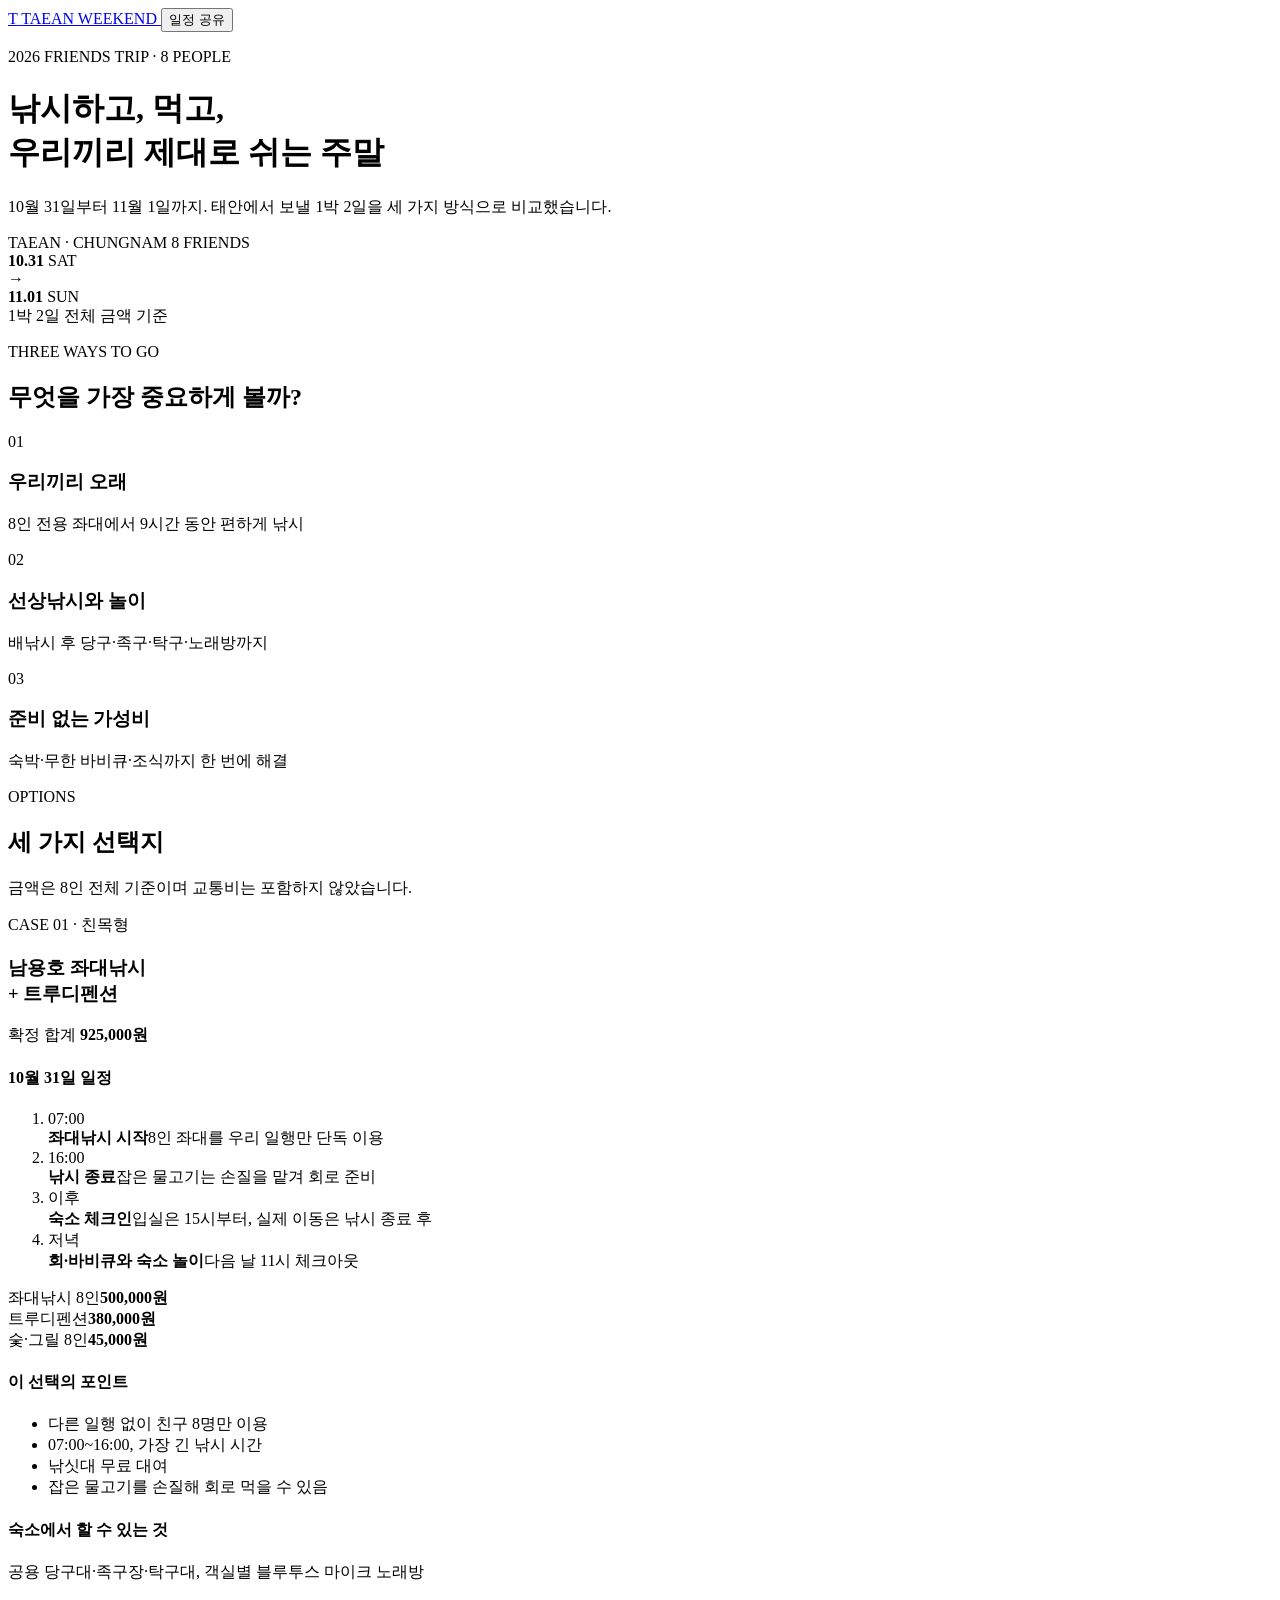
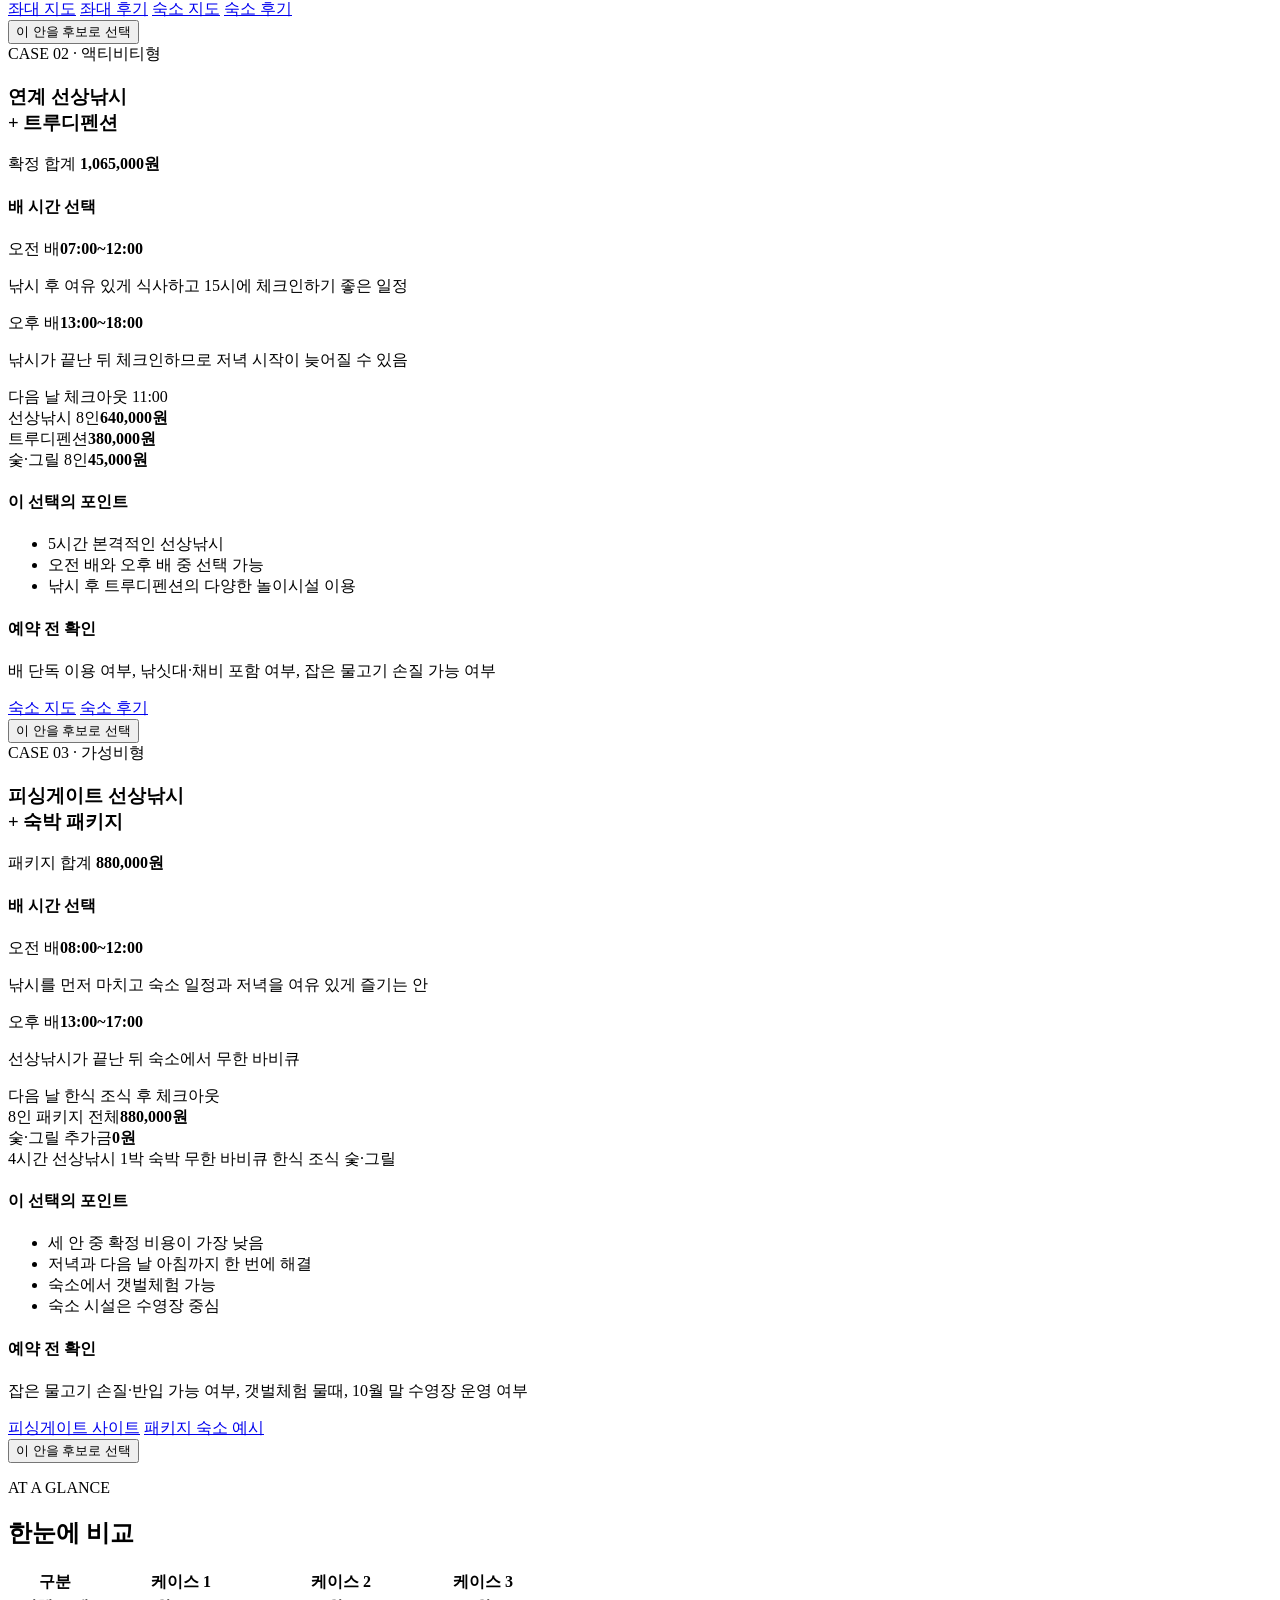
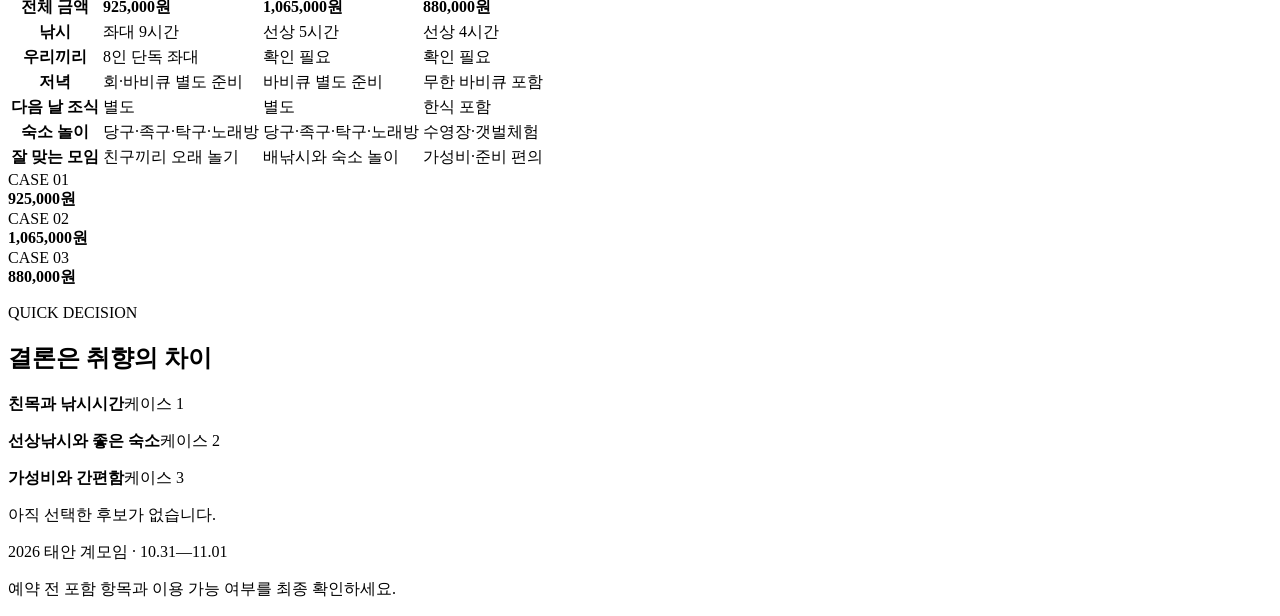
==== index.html @ dbfe2d68 "Add trip comparison page" ====
<!doctype html>
<html lang="ko">
  <head>
    <meta charset="UTF-8" />
    <meta name="viewport" content="width=device-width, initial-scale=1.0" />
    <meta
      name="description"
      content="2026년 10월 31일부터 11월 1일까지, 태안 8인 계모임 낚시·숙박 세 가지 일정 비교"
    />
    <meta name="theme-color" content="#082f49" />
    <title>2026 태안 계모임 | 낚시·숙박 일정 비교</title>
    <link rel="stylesheet" href="./styles.css" />
    <script src="./script.js" defer></script>
  </head>
  <body>
    <header class="hero" id="top">
      <nav class="nav shell" aria-label="페이지 메뉴">
        <a class="brand" href="#top" aria-label="태안 계모임 첫 화면">
          <span class="brand-mark" aria-hidden="true">T</span>
          <span>TAEAN WEEKEND</span>
        </a>
        <button class="share-button" id="shareButton" type="button">
          일정 공유
        </button>
      </nav>

      <div class="hero-content shell">
        <div class="hero-copy">
          <p class="eyebrow">2026 FRIENDS TRIP · 8 PEOPLE</p>
          <h1>낚시하고, 먹고,<br />우리끼리 제대로 쉬는 주말</h1>
          <p class="hero-description">
            10월 31일부터 11월 1일까지. 태안에서 보낼 1박 2일을
            세 가지 방식으로 비교했습니다.
          </p>
        </div>

        <div class="trip-ticket" aria-label="여행 기본 정보">
          <div class="ticket-head">
            <span>TAEAN · CHUNGNAM</span>
            <span class="ticket-code">8 FRIENDS</span>
          </div>
          <div class="ticket-date">
            <div>
              <strong>10.31</strong>
              <span>SAT</span>
            </div>
            <div class="ticket-arrow" aria-hidden="true">→</div>
            <div>
              <strong>11.01</strong>
              <span>SUN</span>
            </div>
          </div>
          <div class="ticket-foot">
            <span>1박 2일</span>
            <span>전체 금액 기준</span>
          </div>
        </div>
      </div>
    </header>

    <main>
      <section class="intro shell" aria-labelledby="introTitle">
        <div>
          <p class="section-kicker">THREE WAYS TO GO</p>
          <h2 id="introTitle">무엇을 가장 중요하게 볼까?</h2>
        </div>
        <div class="priority-grid">
          <article class="priority-card">
            <span class="priority-number">01</span>
            <h3>우리끼리 오래</h3>
            <p>8인 전용 좌대에서 9시간 동안 편하게 낚시</p>
          </article>
          <article class="priority-card">
            <span class="priority-number">02</span>
            <h3>선상낚시와 놀이</h3>
            <p>배낚시 후 당구·족구·탁구·노래방까지</p>
          </article>
          <article class="priority-card">
            <span class="priority-number">03</span>
            <h3>준비 없는 가성비</h3>
            <p>숙박·무한 바비큐·조식까지 한 번에 해결</p>
          </article>
        </div>
      </section>

      <section class="cases shell" aria-labelledby="casesTitle">
        <div class="section-heading">
          <div>
            <p class="section-kicker">OPTIONS</p>
            <h2 id="casesTitle">세 가지 선택지</h2>
          </div>
          <p>금액은 8인 전체 기준이며 교통비는 포함하지 않았습니다.</p>
        </div>

        <article class="case-card case-one" data-case="1">
          <div class="case-topline">
            <div>
              <span class="case-label">CASE 01 · 친목형</span>
              <h3>남용호 좌대낚시<br />+ 트루디펜션</h3>
            </div>
            <div class="case-price">
              <span>확정 합계</span>
              <strong>925,000원</strong>
            </div>
          </div>

          <div class="case-body">
            <div class="timeline-panel">
              <h4>10월 31일 일정</h4>
              <ol class="timeline">
                <li>
                  <time>07:00</time>
                  <div><strong>좌대낚시 시작</strong><span>8인 좌대를 우리 일행만 단독 이용</span></div>
                </li>
                <li>
                  <time>16:00</time>
                  <div><strong>낚시 종료</strong><span>잡은 물고기는 손질을 맡겨 회로 준비</span></div>
                </li>
                <li>
                  <time>이후</time>
                  <div><strong>숙소 체크인</strong><span>입실은 15시부터, 실제 이동은 낚시 종료 후</span></div>
                </li>
                <li>
                  <time>저녁</time>
                  <div><strong>회·바비큐와 숙소 놀이</strong><span>다음 날 11시 체크아웃</span></div>
                </li>
              </ol>
            </div>

            <div class="detail-panel">
              <div class="money-list" aria-label="케이스 1 비용 상세">
                <div><span>좌대낚시 8인</span><strong>500,000원</strong></div>
                <div><span>트루디펜션</span><strong>380,000원</strong></div>
                <div><span>숯·그릴 8인</span><strong>45,000원</strong></div>
              </div>

              <div class="feature-block">
                <h4>이 선택의 포인트</h4>
                <ul class="check-list">
                  <li>다른 일행 없이 친구 8명만 이용</li>
                  <li>07:00~16:00, 가장 긴 낚시 시간</li>
                  <li>낚싯대 무료 대여</li>
                  <li>잡은 물고기를 손질해 회로 먹을 수 있음</li>
                </ul>
              </div>

              <div class="feature-block muted-block">
                <h4>숙소에서 할 수 있는 것</h4>
                <p>공용 당구대·족구장·탁구대, 객실별 블루투스 마이크 노래방</p>
              </div>

              <div class="link-row">
                <a href="https://naver.me/5JqrFIJQ" target="_blank" rel="noreferrer">좌대 지도</a>
                <a href="https://m.blog.naver.com/deep_yellow_/224005748806" target="_blank" rel="noreferrer">좌대 후기</a>
                <a href="https://naver.me/5MvxcxNZ" target="_blank" rel="noreferrer">숙소 지도</a>
                <a href="https://m.blog.naver.com/sol_oy/224024696490" target="_blank" rel="noreferrer">숙소 후기</a>
              </div>
            </div>
          </div>

          <button class="pick-button" type="button" data-pick="1">이 안을 후보로 선택</button>
        </article>

        <article class="case-card case-two" data-case="2">
          <div class="case-topline">
            <div>
              <span class="case-label">CASE 02 · 액티비티형</span>
              <h3>연계 선상낚시<br />+ 트루디펜션</h3>
            </div>
            <div class="case-price">
              <span>확정 합계</span>
              <strong>1,065,000원</strong>
            </div>
          </div>

          <div class="case-body">
            <div class="timeline-panel schedule-options">
              <h4>배 시간 선택</h4>
              <div class="schedule-choice recommended">
                <div><span>오전 배</span><strong>07:00~12:00</strong></div>
                <p>낚시 후 여유 있게 식사하고 15시에 체크인하기 좋은 일정</p>
              </div>
              <div class="schedule-choice">
                <div><span>오후 배</span><strong>13:00~18:00</strong></div>
                <p>낚시가 끝난 뒤 체크인하므로 저녁 시작이 늦어질 수 있음</p>
              </div>
              <div class="mini-note">다음 날 체크아웃 11:00</div>
            </div>

            <div class="detail-panel">
              <div class="money-list" aria-label="케이스 2 비용 상세">
                <div><span>선상낚시 8인</span><strong>640,000원</strong></div>
                <div><span>트루디펜션</span><strong>380,000원</strong></div>
                <div><span>숯·그릴 8인</span><strong>45,000원</strong></div>
              </div>

              <div class="feature-block">
                <h4>이 선택의 포인트</h4>
                <ul class="check-list">
                  <li>5시간 본격적인 선상낚시</li>
                  <li>오전 배와 오후 배 중 선택 가능</li>
                  <li>낚시 후 트루디펜션의 다양한 놀이시설 이용</li>
                </ul>
              </div>

              <div class="feature-block muted-block">
                <h4>예약 전 확인</h4>
                <p>배 단독 이용 여부, 낚싯대·채비 포함 여부, 잡은 물고기 손질 가능 여부</p>
              </div>

              <div class="link-row">
                <a href="https://naver.me/5MvxcxNZ" target="_blank" rel="noreferrer">숙소 지도</a>
                <a href="https://m.blog.naver.com/sol_oy/224024696490" target="_blank" rel="noreferrer">숙소 후기</a>
              </div>
            </div>
          </div>

          <button class="pick-button" type="button" data-pick="2">이 안을 후보로 선택</button>
        </article>

        <article class="case-card case-three" data-case="3">
          <div class="case-topline">
            <div>
              <span class="case-label">CASE 03 · 가성비형</span>
              <h3>피싱게이트 선상낚시<br />+ 숙박 패키지</h3>
            </div>
            <div class="case-price">
              <span>패키지 합계</span>
              <strong>880,000원</strong>
            </div>
          </div>

          <div class="case-body">
            <div class="timeline-panel schedule-options">
              <h4>배 시간 선택</h4>
              <div class="schedule-choice recommended">
                <div><span>오전 배</span><strong>08:00~12:00</strong></div>
                <p>낚시를 먼저 마치고 숙소 일정과 저녁을 여유 있게 즐기는 안</p>
              </div>
              <div class="schedule-choice">
                <div><span>오후 배</span><strong>13:00~17:00</strong></div>
                <p>선상낚시가 끝난 뒤 숙소에서 무한 바비큐</p>
              </div>
              <div class="mini-note">다음 날 한식 조식 후 체크아웃</div>
            </div>

            <div class="detail-panel">
              <div class="money-list" aria-label="케이스 3 비용 상세">
                <div><span>8인 패키지 전체</span><strong>880,000원</strong></div>
                <div><span>숯·그릴 추가금</span><strong>0원</strong></div>
              </div>

              <div class="included-strip" aria-label="패키지 포함 사항">
                <span>4시간 선상낚시</span>
                <span>1박 숙박</span>
                <span>무한 바비큐</span>
                <span>한식 조식</span>
                <span>숯·그릴</span>
              </div>

              <div class="feature-block">
                <h4>이 선택의 포인트</h4>
                <ul class="check-list">
                  <li>세 안 중 확정 비용이 가장 낮음</li>
                  <li>저녁과 다음 날 아침까지 한 번에 해결</li>
                  <li>숙소에서 갯벌체험 가능</li>
                  <li>숙소 시설은 수영장 중심</li>
                </ul>
              </div>

              <div class="feature-block muted-block">
                <h4>예약 전 확인</h4>
                <p>잡은 물고기 손질·반입 가능 여부, 갯벌체험 물때, 10월 말 수영장 운영 여부</p>
              </div>

              <div class="link-row">
                <a href="https://naver.me/FuNTXCul" target="_blank" rel="noreferrer">피싱게이트 사이트</a>
                <a href="https://naver.me/5X980YUS" target="_blank" rel="noreferrer">패키지 숙소 예시</a>
              </div>
            </div>
          </div>

          <button class="pick-button" type="button" data-pick="3">이 안을 후보로 선택</button>
        </article>
      </section>

      <section class="comparison shell" aria-labelledby="compareTitle">
        <div class="section-heading">
          <div>
            <p class="section-kicker">AT A GLANCE</p>
            <h2 id="compareTitle">한눈에 비교</h2>
          </div>
        </div>

        <div class="comparison-table-wrap">
          <table>
            <thead>
              <tr>
                <th scope="col">구분</th>
                <th scope="col">케이스 1</th>
                <th scope="col">케이스 2</th>
                <th scope="col">케이스 3</th>
              </tr>
            </thead>
            <tbody>
              <tr>
                <th scope="row">전체 금액</th>
                <td><strong>925,000원</strong></td>
                <td><strong>1,065,000원</strong></td>
                <td class="best"><strong>880,000원</strong></td>
              </tr>
              <tr>
                <th scope="row">낚시</th>
                <td>좌대 9시간</td>
                <td>선상 5시간</td>
                <td>선상 4시간</td>
              </tr>
              <tr>
                <th scope="row">우리끼리</th>
                <td class="best">8인 단독 좌대</td>
                <td>확인 필요</td>
                <td>확인 필요</td>
              </tr>
              <tr>
                <th scope="row">저녁</th>
                <td>회·바비큐 별도 준비</td>
                <td>바비큐 별도 준비</td>
                <td class="best">무한 바비큐 포함</td>
              </tr>
              <tr>
                <th scope="row">다음 날 조식</th>
                <td>별도</td>
                <td>별도</td>
                <td class="best">한식 포함</td>
              </tr>
              <tr>
                <th scope="row">숙소 놀이</th>
                <td>당구·족구·탁구·노래방</td>
                <td>당구·족구·탁구·노래방</td>
                <td>수영장·갯벌체험</td>
              </tr>
              <tr>
                <th scope="row">잘 맞는 모임</th>
                <td>친구끼리 오래 놀기</td>
                <td>배낚시와 숙소 놀이</td>
                <td>가성비·준비 편의</td>
              </tr>
            </tbody>
          </table>
        </div>

        <div class="cost-bars" aria-label="케이스별 전체 금액 비교">
          <div class="cost-bar-row">
            <span>CASE 01</span>
            <div class="bar-track"><i style="--bar-width: 86.9%"></i></div>
            <strong>925,000원</strong>
          </div>
          <div class="cost-bar-row">
            <span>CASE 02</span>
            <div class="bar-track"><i style="--bar-width: 100%"></i></div>
            <strong>1,065,000원</strong>
          </div>
          <div class="cost-bar-row">
            <span>CASE 03</span>
            <div class="bar-track"><i style="--bar-width: 82.6%"></i></div>
            <strong>880,000원</strong>
          </div>
        </div>
      </section>

      <section class="decision shell" aria-labelledby="decisionTitle">
        <div class="decision-card">
          <div>
            <p class="section-kicker light">QUICK DECISION</p>
            <h2 id="decisionTitle">결론은 취향의 차이</h2>
          </div>
          <div class="decision-grid">
            <p><strong>친목과 낚시시간</strong><span>케이스 1</span></p>
            <p><strong>선상낚시와 좋은 숙소</strong><span>케이스 2</span></p>
            <p><strong>가성비와 간편함</strong><span>케이스 3</span></p>
          </div>
          <p class="selected-result" id="selectedResult" aria-live="polite">
            아직 선택한 후보가 없습니다.
          </p>
        </div>
      </section>
    </main>

    <footer>
      <div class="shell footer-inner">
        <p>2026 태안 계모임 · 10.31—11.01</p>
        <p>예약 전 포함 항목과 이용 가능 여부를 최종 확인하세요.</p>
      </div>
    </footer>

    <div class="toast" id="toast" role="status" aria-live="polite"></div>
  </body>
</html>
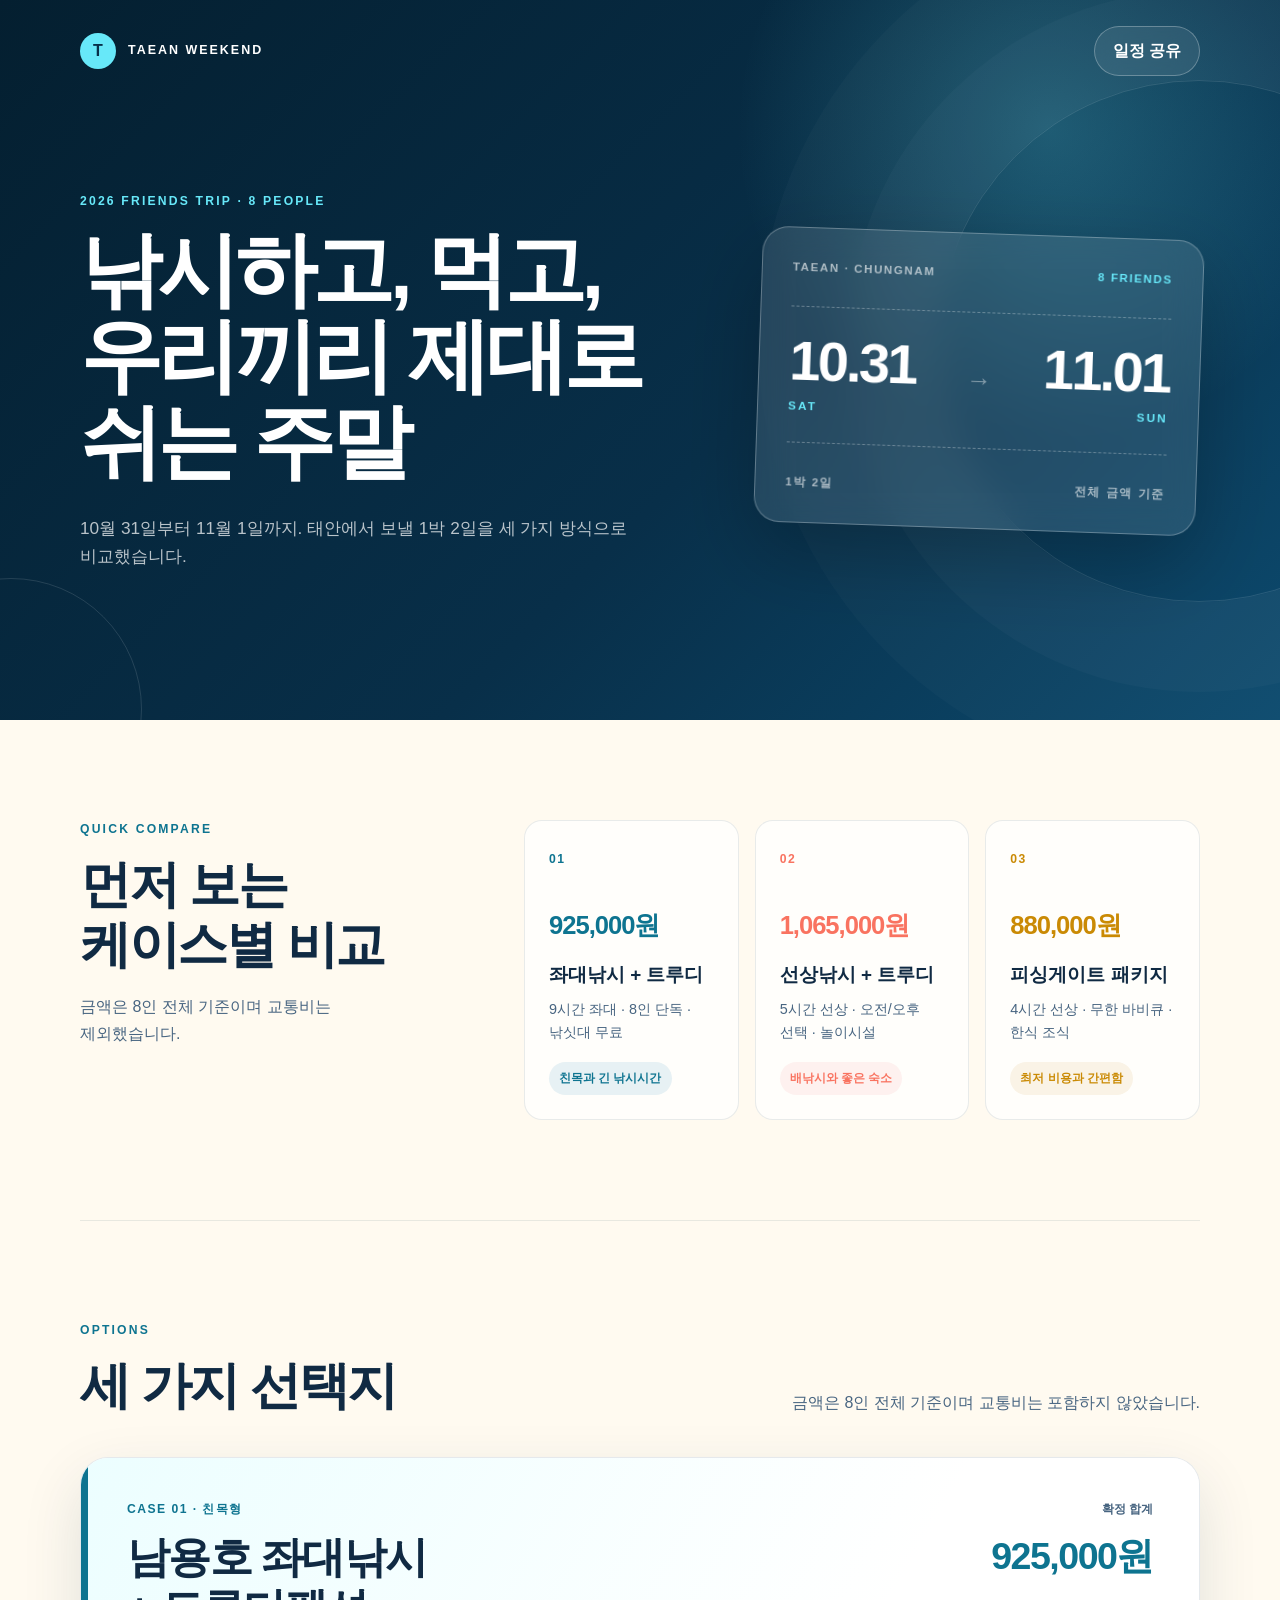
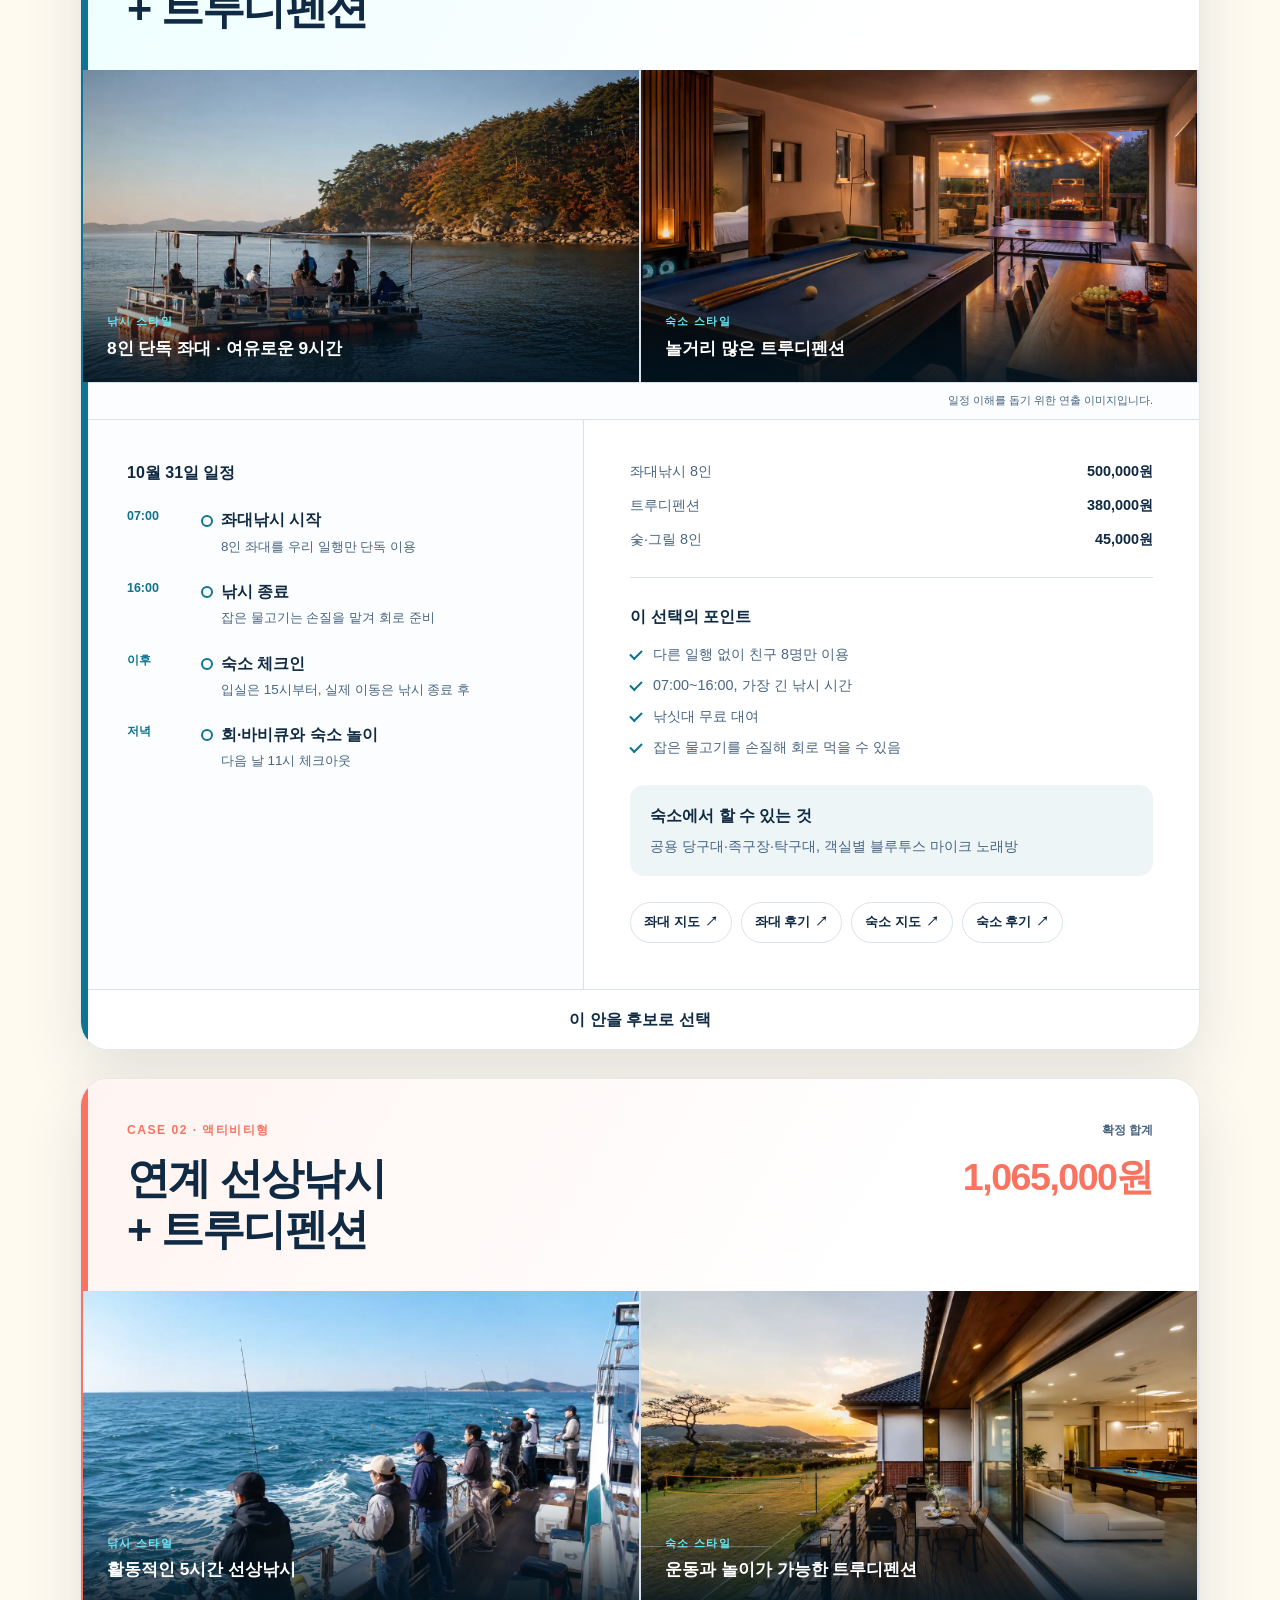
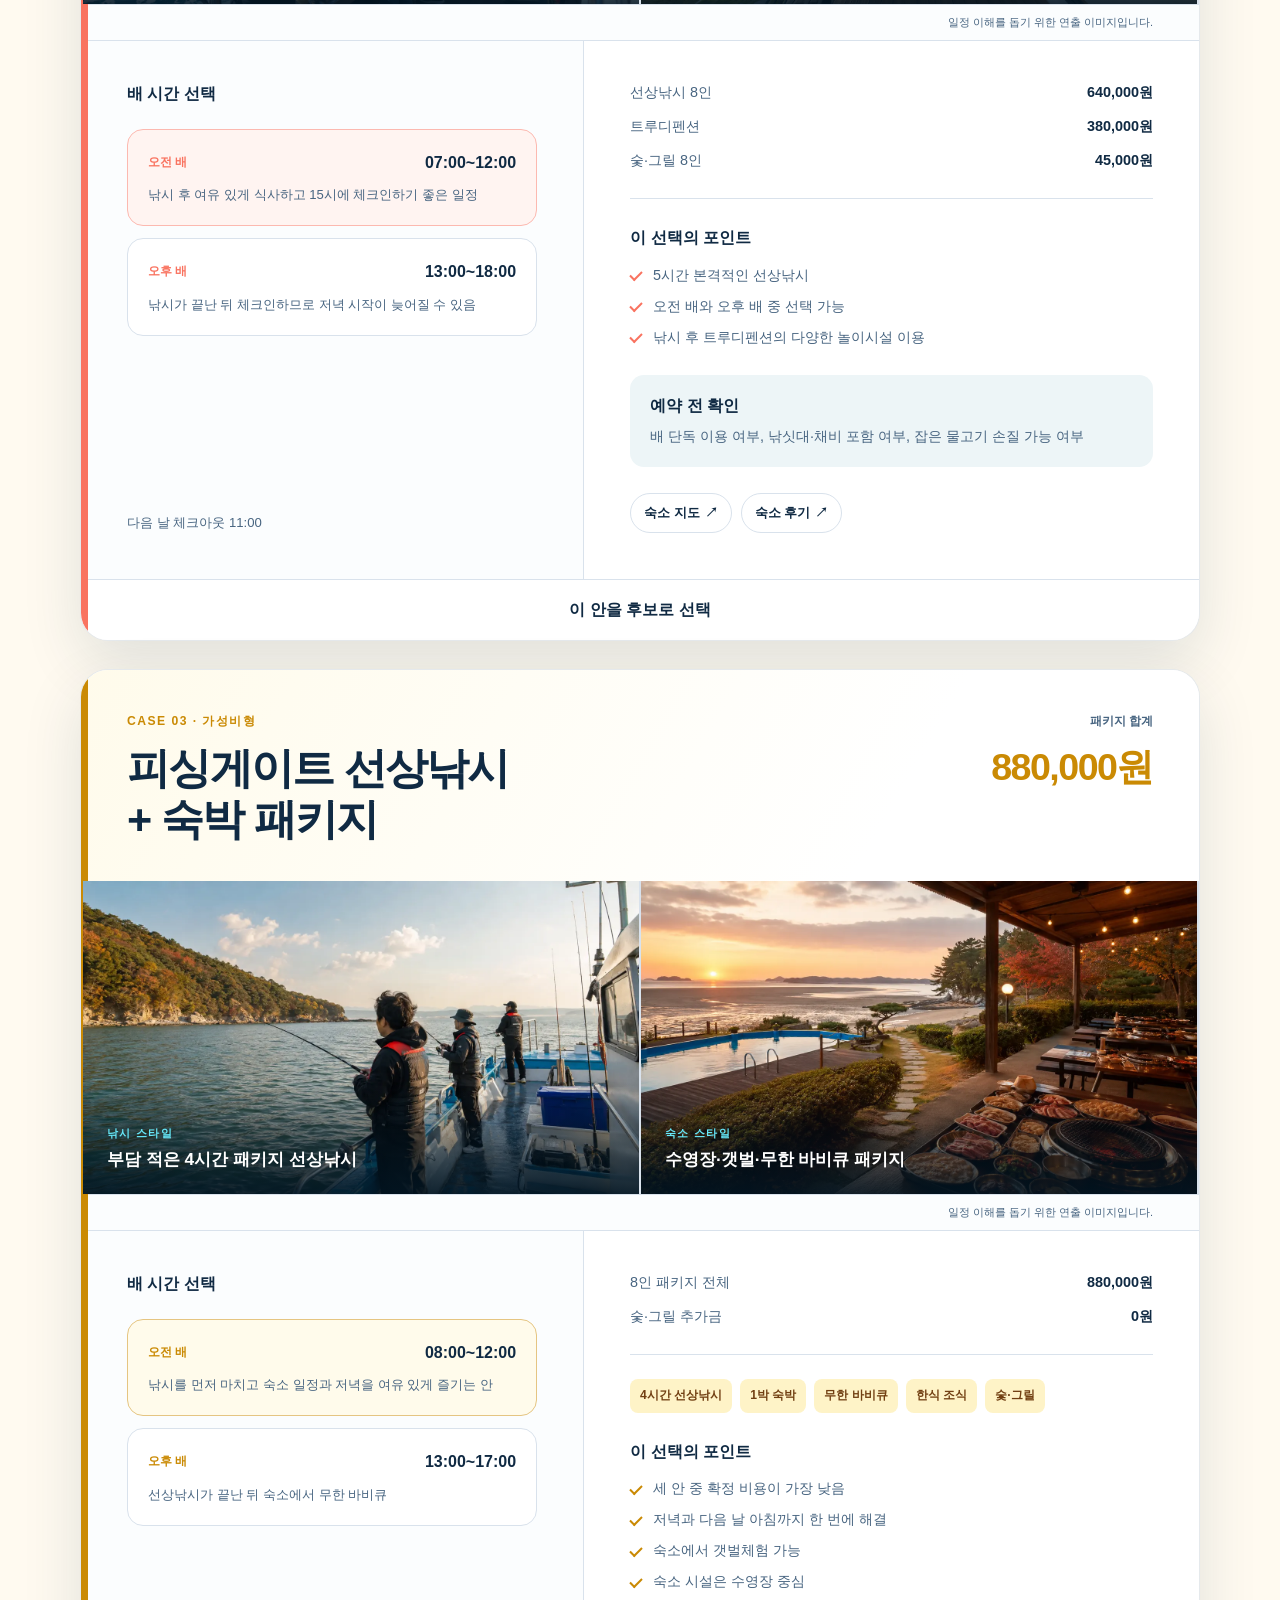
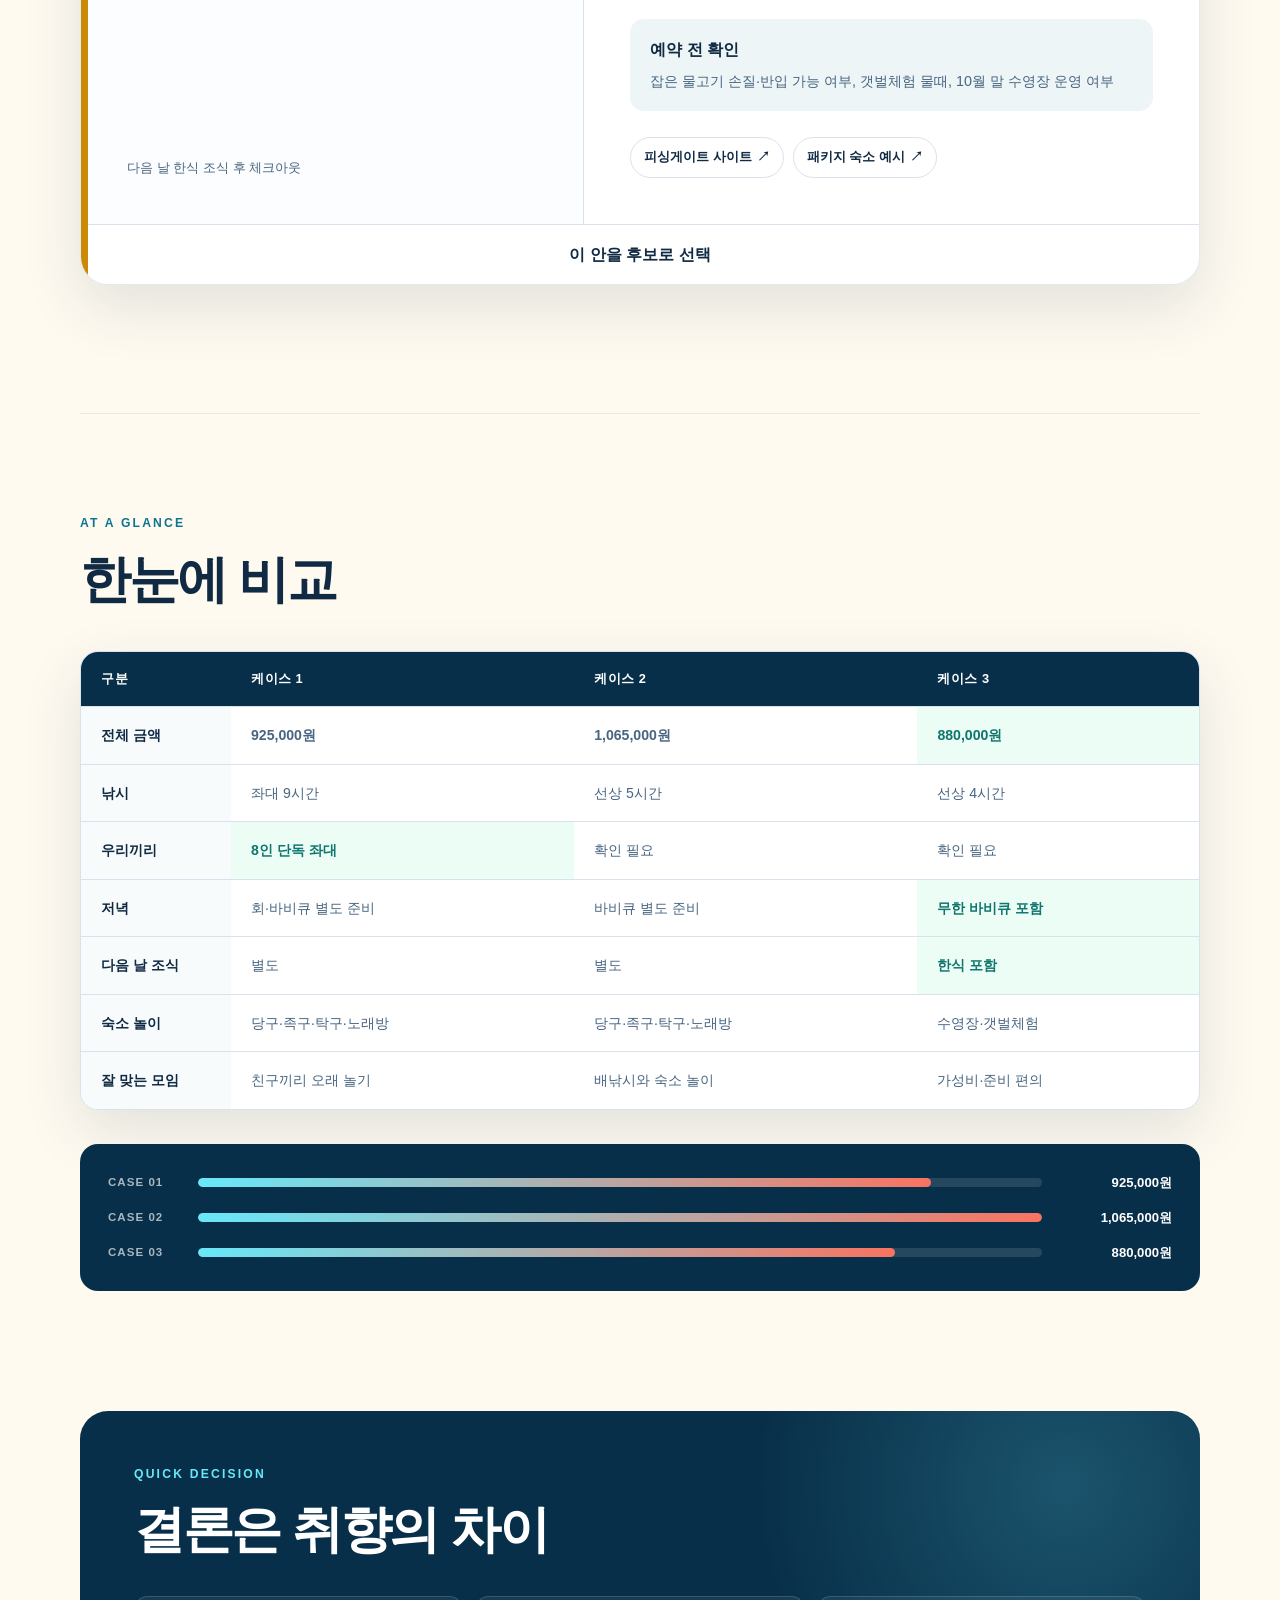
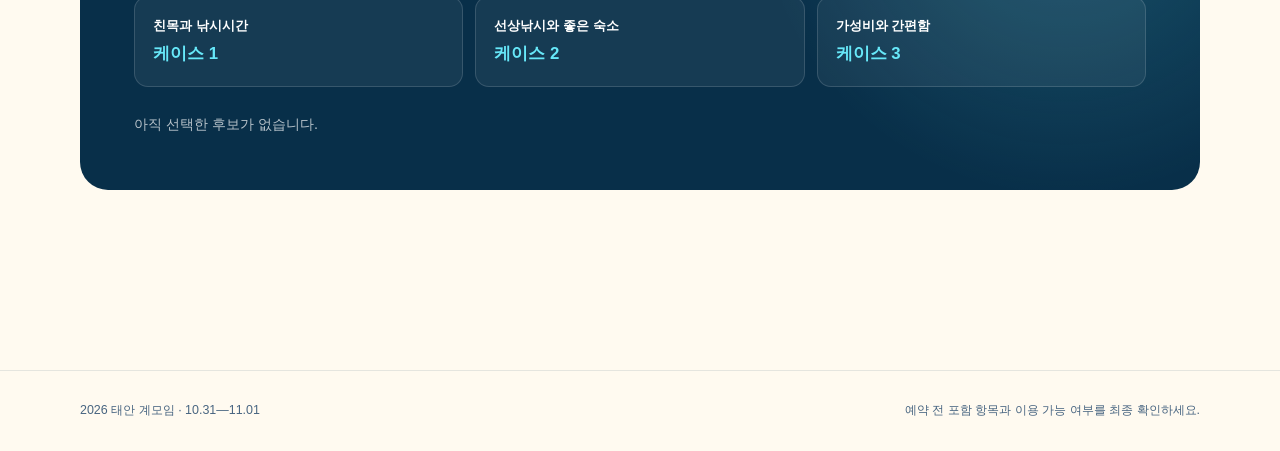
==== commit 04c047bc: "Add case imagery and top comparison" ====
--- a/index.html
+++ b/index.html
@@ -59,27 +59,34 @@
     </header>
 
     <main>
-      <section class="intro shell" aria-labelledby="introTitle">
+      <section class="intro top-comparison shell" aria-labelledby="introTitle">
         <div>
-          <p class="section-kicker">THREE WAYS TO GO</p>
-          <h2 id="introTitle">무엇을 가장 중요하게 볼까?</h2>
+          <p class="section-kicker">QUICK COMPARE</p>
+          <h2 id="introTitle">먼저 보는<br />케이스별 비교</h2>
+          <p class="top-comparison-note">금액은 8인 전체 기준이며 교통비는 제외했습니다.</p>
         </div>
         <div class="priority-grid">
-          <article class="priority-card">
+          <a class="priority-card priority-card-one" href="#case1">
             <span class="priority-number">01</span>
-            <h3>우리끼리 오래</h3>
-            <p>8인 전용 좌대에서 9시간 동안 편하게 낚시</p>
-          </article>
-          <article class="priority-card">
+            <strong class="priority-price">925,000원</strong>
+            <h3>좌대낚시 + 트루디</h3>
+            <p>9시간 좌대 · 8인 단독 · 낚싯대 무료</p>
+            <span class="priority-tag">친목과 긴 낚시시간</span>
+          </a>
+          <a class="priority-card priority-card-two" href="#case2">
             <span class="priority-number">02</span>
-            <h3>선상낚시와 놀이</h3>
-            <p>배낚시 후 당구·족구·탁구·노래방까지</p>
-          </article>
-          <article class="priority-card">
+            <strong class="priority-price">1,065,000원</strong>
+            <h3>선상낚시 + 트루디</h3>
+            <p>5시간 선상 · 오전/오후 선택 · 놀이시설</p>
+            <span class="priority-tag">배낚시와 좋은 숙소</span>
+          </a>
+          <a class="priority-card priority-card-three" href="#case3">
             <span class="priority-number">03</span>
-            <h3>준비 없는 가성비</h3>
-            <p>숙박·무한 바비큐·조식까지 한 번에 해결</p>
-          </article>
+            <strong class="priority-price">880,000원</strong>
+            <h3>피싱게이트 패키지</h3>
+            <p>4시간 선상 · 무한 바비큐 · 한식 조식</p>
+            <span class="priority-tag">최저 비용과 간편함</span>
+          </a>
         </div>
       </section>
 
@@ -92,7 +99,7 @@
           <p>금액은 8인 전체 기준이며 교통비는 포함하지 않았습니다.</p>
         </div>
 
-        <article class="case-card case-one" data-case="1">
+        <article class="case-card case-one" id="case1" data-case="1">
           <div class="case-topline">
             <div>
               <span class="case-label">CASE 01 · 친목형</span>
@@ -103,6 +110,18 @@
               <strong>925,000원</strong>
             </div>
           </div>
+
+          <div class="case-gallery" aria-label="케이스 1 분위기 이미지">
+            <figure>
+              <img src="./assets/images/case1-fishing.webp" alt="가을 바다 위 전용 좌대에서 친구들이 낚시하는 모습" loading="lazy" decoding="async" />
+              <figcaption><span>낚시 스타일</span><strong>8인 단독 좌대 · 여유로운 9시간</strong></figcaption>
+            </figure>
+            <figure>
+              <img src="./assets/images/case1-stay.webp" alt="당구대와 탁구대, 바비큐 공간이 있는 펜션의 따뜻한 실내" loading="lazy" decoding="async" />
+              <figcaption><span>숙소 스타일</span><strong>놀거리 많은 트루디펜션</strong></figcaption>
+            </figure>
+          </div>
+          <p class="image-note">일정 이해를 돕기 위한 연출 이미지입니다.</p>
 
           <div class="case-body">
             <div class="timeline-panel">
@@ -161,7 +180,7 @@
           <button class="pick-button" type="button" data-pick="1">이 안을 후보로 선택</button>
         </article>
 
-        <article class="case-card case-two" data-case="2">
+        <article class="case-card case-two" id="case2" data-case="2">
           <div class="case-topline">
             <div>
               <span class="case-label">CASE 02 · 액티비티형</span>
@@ -172,6 +191,18 @@
               <strong>1,065,000원</strong>
             </div>
           </div>
+
+          <div class="case-gallery" aria-label="케이스 2 분위기 이미지">
+            <figure>
+              <img src="./assets/images/case2-fishing.webp" alt="구명조끼를 입은 친구들이 바다 위 낚싯배에서 선상낚시하는 모습" loading="lazy" decoding="async" />
+              <figcaption><span>낚시 스타일</span><strong>활동적인 5시간 선상낚시</strong></figcaption>
+            </figure>
+            <figure>
+              <img src="./assets/images/case2-stay.webp" alt="족구장과 바비큐 테라스, 놀이공간이 마련된 펜션" loading="lazy" decoding="async" />
+              <figcaption><span>숙소 스타일</span><strong>운동과 놀이가 가능한 트루디펜션</strong></figcaption>
+            </figure>
+          </div>
+          <p class="image-note">일정 이해를 돕기 위한 연출 이미지입니다.</p>
 
           <div class="case-body">
             <div class="timeline-panel schedule-options">
@@ -218,7 +249,7 @@
           <button class="pick-button" type="button" data-pick="2">이 안을 후보로 선택</button>
         </article>
 
-        <article class="case-card case-three" data-case="3">
+        <article class="case-card case-three" id="case3" data-case="3">
           <div class="case-topline">
             <div>
               <span class="case-label">CASE 03 · 가성비형</span>
@@ -229,6 +260,18 @@
               <strong>880,000원</strong>
             </div>
           </div>
+
+          <div class="case-gallery" aria-label="케이스 3 분위기 이미지">
+            <figure>
+              <img src="./assets/images/case3-fishing.webp" alt="태안 해안 가까이에서 친구들이 편하게 반일 선상낚시하는 모습" loading="lazy" decoding="async" />
+              <figcaption><span>낚시 스타일</span><strong>부담 적은 4시간 패키지 선상낚시</strong></figcaption>
+            </figure>
+            <figure>
+              <img src="./assets/images/case3-stay.webp" alt="수영장과 갯벌 전망, 무한 바비큐 공간이 있는 해안 펜션" loading="lazy" decoding="async" />
+              <figcaption><span>숙소 스타일</span><strong>수영장·갯벌·무한 바비큐 패키지</strong></figcaption>
+            </figure>
+          </div>
+          <p class="image-note">일정 이해를 돕기 위한 연출 이미지입니다.</p>
 
           <div class="case-body">
             <div class="timeline-panel schedule-options">
@@ -395,4 +438,4 @@
 
     <div class="toast" id="toast" role="status" aria-live="polite"></div>
   </body>
-</html>
+</html>
--- a/styles.css
+++ b/styles.css
@@ -0,0 +1,1159 @@
+:root {
+  --ink: #102a43;
+  --ink-soft: #486581;
+  --navy: #082f49;
+  --navy-deep: #041f30;
+  --ocean: #0e7490;
+  --aqua: #67e8f9;
+  --coral: #f97360;
+  --sun: #fbbf24;
+  --cream: #fffaf0;
+  --paper: #ffffff;
+  --line: #d9e2ec;
+  --mist: #edf5f7;
+  --shadow: 0 22px 60px rgba(8, 47, 73, 0.12);
+  --radius-lg: 28px;
+  --radius-md: 18px;
+  --shell: min(1120px, calc(100% - 40px));
+}
+
+* {
+  box-sizing: border-box;
+}
+
+html {
+  scroll-behavior: smooth;
+}
+
+body {
+  margin: 0;
+  color: var(--ink);
+  background: var(--cream);
+  font-family: Pretendard, "Noto Sans KR", "Apple SD Gothic Neo", "Malgun Gothic", sans-serif;
+  line-height: 1.6;
+  word-break: keep-all;
+}
+
+button,
+a {
+  -webkit-tap-highlight-color: transparent;
+}
+
+a {
+  color: inherit;
+}
+
+button {
+  font: inherit;
+}
+
+.shell {
+  width: var(--shell);
+  margin-inline: auto;
+}
+
+.hero {
+  position: relative;
+  overflow: hidden;
+  min-height: 720px;
+  color: white;
+  background:
+    radial-gradient(circle at 82% 18%, rgba(103, 232, 249, 0.24), transparent 26%),
+    linear-gradient(135deg, var(--navy-deep), var(--navy) 58%, #0c4a6e);
+}
+
+.hero::before,
+.hero::after {
+  position: absolute;
+  content: "";
+  border-radius: 50%;
+  border: 1px solid rgba(255, 255, 255, 0.12);
+}
+
+.hero::before {
+  width: 520px;
+  height: 520px;
+  top: 80px;
+  right: -180px;
+  box-shadow: 0 0 0 90px rgba(255, 255, 255, 0.025), 0 0 0 180px rgba(255, 255, 255, 0.018);
+}
+
+.hero::after {
+  width: 260px;
+  height: 260px;
+  left: -120px;
+  bottom: -120px;
+}
+
+.nav {
+  position: relative;
+  z-index: 2;
+  display: flex;
+  align-items: center;
+  justify-content: space-between;
+  padding-block: 26px;
+}
+
+.brand {
+  display: inline-flex;
+  align-items: center;
+  gap: 12px;
+  color: white;
+  text-decoration: none;
+  font-size: 0.78rem;
+  font-weight: 800;
+  letter-spacing: 0.16em;
+}
+
+.brand-mark {
+  display: grid;
+  width: 36px;
+  height: 36px;
+  place-items: center;
+  border-radius: 50%;
+  color: var(--navy);
+  background: var(--aqua);
+  font-size: 1rem;
+  letter-spacing: 0;
+}
+
+.share-button {
+  padding: 11px 18px;
+  border: 1px solid rgba(255, 255, 255, 0.28);
+  border-radius: 999px;
+  color: white;
+  background: rgba(255, 255, 255, 0.08);
+  backdrop-filter: blur(12px);
+  cursor: pointer;
+  font-weight: 700;
+  transition: background 160ms ease, transform 160ms ease;
+}
+
+.share-button:hover {
+  background: rgba(255, 255, 255, 0.16);
+  transform: translateY(-1px);
+}
+
+.hero-content {
+  position: relative;
+  z-index: 1;
+  display: grid;
+  grid-template-columns: minmax(0, 1.15fr) minmax(340px, 0.85fr);
+  gap: 80px;
+  align-items: center;
+  padding-block: 90px 120px;
+}
+
+.eyebrow,
+.section-kicker {
+  margin: 0 0 16px;
+  color: var(--ocean);
+  font-size: 0.76rem;
+  font-weight: 900;
+  letter-spacing: 0.18em;
+}
+
+.eyebrow {
+  color: var(--aqua);
+}
+
+.hero h1 {
+  max-width: 700px;
+  margin: 0;
+  font-size: clamp(2.8rem, 6.4vw, 5.6rem);
+  line-height: 1.05;
+  letter-spacing: -0.055em;
+}
+
+.hero-description {
+  max-width: 580px;
+  margin: 30px 0 0;
+  color: rgba(255, 255, 255, 0.72);
+  font-size: 1.08rem;
+}
+
+.trip-ticket {
+  padding: 30px;
+  border: 1px solid rgba(255, 255, 255, 0.28);
+  border-radius: 26px;
+  background: rgba(255, 255, 255, 0.1);
+  backdrop-filter: blur(18px);
+  box-shadow: 0 30px 80px rgba(0, 0, 0, 0.24);
+  transform: rotate(2deg);
+}
+
+.ticket-head,
+.ticket-foot {
+  display: flex;
+  justify-content: space-between;
+  color: rgba(255, 255, 255, 0.62);
+  font-size: 0.72rem;
+  font-weight: 800;
+  letter-spacing: 0.14em;
+}
+
+.ticket-code {
+  color: var(--aqua);
+}
+
+.ticket-date {
+  display: grid;
+  grid-template-columns: 1fr auto 1fr;
+  gap: 20px;
+  align-items: center;
+  margin-block: 30px;
+  padding-block: 26px;
+  border-top: 1px dashed rgba(255, 255, 255, 0.3);
+  border-bottom: 1px dashed rgba(255, 255, 255, 0.3);
+}
+
+.ticket-date div:not(.ticket-arrow) {
+  display: flex;
+  flex-direction: column;
+}
+
+.ticket-date div:last-child {
+  align-items: flex-end;
+}
+
+.ticket-date strong {
+  font-size: clamp(2.2rem, 5vw, 3.5rem);
+  line-height: 1;
+  letter-spacing: -0.05em;
+}
+
+.ticket-date span {
+  margin-top: 8px;
+  color: var(--aqua);
+  font-size: 0.74rem;
+  font-weight: 900;
+  letter-spacing: 0.18em;
+}
+
+.ticket-arrow {
+  color: rgba(255, 255, 255, 0.42);
+  font-size: 1.6rem;
+}
+
+main {
+  overflow: hidden;
+}
+
+.intro,
+.cases,
+.comparison,
+.decision {
+  padding-block: 100px;
+}
+
+.intro {
+  display: grid;
+  grid-template-columns: 0.7fr 1.3fr;
+  gap: 80px;
+  align-items: start;
+}
+
+.top-comparison-note {
+  max-width: 310px;
+  margin: 20px 0 0;
+  color: var(--ink-soft);
+  line-height: 1.65;
+}
+
+h2 {
+  margin: 0;
+  font-size: clamp(2.1rem, 4vw, 3.6rem);
+  line-height: 1.16;
+  letter-spacing: -0.045em;
+}
+
+.priority-grid {
+  display: grid;
+  grid-template-columns: repeat(3, 1fr);
+  gap: 16px;
+}
+
+.priority-card {
+  position: relative;
+  display: block;
+  min-height: 230px;
+  padding: 24px;
+  border: 1px solid rgba(8, 47, 73, 0.09);
+  border-radius: var(--radius-md);
+  background: rgba(255, 255, 255, 0.7);
+  color: var(--ink);
+  text-decoration: none;
+  transition: transform 180ms ease, box-shadow 180ms ease, border-color 180ms ease;
+}
+
+.priority-card:hover {
+  border-color: var(--priority-accent, var(--ocean));
+  box-shadow: 0 16px 32px rgba(8, 47, 73, 0.1);
+  transform: translateY(-4px);
+}
+
+.priority-card-one {
+  --priority-accent: #0e7490;
+}
+
+.priority-card-two {
+  --priority-accent: #f97360;
+}
+
+.priority-card-three {
+  --priority-accent: #ca8a04;
+}
+
+.priority-number {
+  color: var(--priority-accent, var(--coral));
+  font-size: 0.76rem;
+  font-weight: 900;
+  letter-spacing: 0.12em;
+}
+
+.priority-price {
+  display: block;
+  margin-top: 34px;
+  color: var(--priority-accent, var(--ocean));
+  font-size: clamp(1.35rem, 2vw, 1.75rem);
+  letter-spacing: -0.04em;
+}
+
+.priority-card h3 {
+  margin: 14px 0 8px;
+  font-size: 1.18rem;
+}
+
+.priority-card p {
+  margin: 0;
+  color: var(--ink-soft);
+  font-size: 0.9rem;
+}
+
+.priority-tag {
+  display: inline-flex;
+  margin-top: 18px;
+  padding: 7px 10px;
+  border-radius: 999px;
+  color: var(--priority-accent, var(--ocean));
+  background: color-mix(in srgb, var(--priority-accent, var(--ocean)) 10%, white);
+  font-size: 0.73rem;
+  font-weight: 900;
+}
+
+.cases {
+  border-top: 1px solid rgba(8, 47, 73, 0.09);
+}
+
+.section-heading {
+  display: flex;
+  align-items: end;
+  justify-content: space-between;
+  gap: 40px;
+  margin-bottom: 42px;
+}
+
+.section-heading > p {
+  max-width: 430px;
+  margin: 0;
+  color: var(--ink-soft);
+  text-align: right;
+}
+
+.case-card {
+  position: relative;
+  scroll-margin-top: 24px;
+  margin-bottom: 28px;
+  overflow: hidden;
+  border: 1px solid rgba(8, 47, 73, 0.1);
+  border-radius: var(--radius-lg);
+  background: var(--paper);
+  box-shadow: var(--shadow);
+}
+
+.case-card::before {
+  position: absolute;
+  top: 0;
+  bottom: 0;
+  left: 0;
+  width: 7px;
+  content: "";
+  background: var(--case-accent, var(--ocean));
+}
+
+.case-one {
+  --case-accent: #0e7490;
+  --case-wash: #ecfeff;
+}
+
+.case-two {
+  --case-accent: #f97360;
+  --case-wash: #fff4f1;
+}
+
+.case-three {
+  --case-accent: #ca8a04;
+  --case-wash: #fffbeb;
+}
+
+.case-card.is-picked {
+  outline: 3px solid var(--case-accent);
+  outline-offset: 4px;
+}
+
+.case-topline {
+  display: flex;
+  align-items: start;
+  justify-content: space-between;
+  gap: 32px;
+  padding: 42px 46px 36px;
+  background: linear-gradient(120deg, var(--case-wash), white 72%);
+}
+
+.case-label {
+  display: block;
+  margin-bottom: 12px;
+  color: var(--case-accent);
+  font-size: 0.76rem;
+  font-weight: 900;
+  letter-spacing: 0.12em;
+}
+
+.case-topline h3 {
+  margin: 0;
+  font-size: clamp(1.7rem, 4vw, 2.7rem);
+  line-height: 1.18;
+  letter-spacing: -0.04em;
+}
+
+.case-price {
+  flex: 0 0 auto;
+  text-align: right;
+}
+
+.case-price span {
+  display: block;
+  margin-bottom: 6px;
+  color: var(--ink-soft);
+  font-size: 0.76rem;
+  font-weight: 700;
+}
+
+.case-price strong {
+  color: var(--case-accent);
+  font-size: clamp(1.55rem, 3vw, 2.35rem);
+  letter-spacing: -0.04em;
+}
+
+.case-gallery {
+  display: grid;
+  grid-template-columns: repeat(2, minmax(0, 1fr));
+  gap: 2px;
+  padding: 0 2px;
+  background: var(--line);
+}
+
+.case-gallery figure {
+  position: relative;
+  min-width: 0;
+  margin: 0;
+  overflow: hidden;
+  background: var(--navy);
+}
+
+.case-gallery img {
+  display: block;
+  width: 100%;
+  aspect-ratio: 16 / 9;
+  object-fit: cover;
+  transition: transform 500ms ease;
+}
+
+.case-gallery figure:hover img {
+  transform: scale(1.025);
+}
+
+.case-gallery figcaption {
+  position: absolute;
+  right: 0;
+  bottom: 0;
+  left: 0;
+  display: grid;
+  gap: 4px;
+  padding: 42px 24px 20px;
+  color: white;
+  background: linear-gradient(transparent, rgba(2, 21, 34, 0.88));
+}
+
+.case-gallery figcaption span {
+  color: var(--aqua);
+  font-size: 0.68rem;
+  font-weight: 900;
+  letter-spacing: 0.12em;
+}
+
+.case-gallery figcaption strong {
+  font-size: clamp(0.88rem, 1.6vw, 1.08rem);
+}
+
+.image-note {
+  margin: 0;
+  padding: 9px 46px;
+  border-top: 1px solid var(--line);
+  color: var(--ink-soft);
+  background: #fbfdfe;
+  font-size: 0.68rem;
+  text-align: right;
+}
+
+.case-body {
+  display: grid;
+  grid-template-columns: 0.9fr 1.1fr;
+  border-top: 1px solid var(--line);
+}
+
+.timeline-panel,
+.detail-panel {
+  padding: 40px 46px 46px;
+}
+
+.timeline-panel {
+  border-right: 1px solid var(--line);
+  background: #fbfdfe;
+}
+
+.timeline-panel h4,
+.feature-block h4 {
+  margin: 0 0 22px;
+  font-size: 1rem;
+}
+
+.timeline {
+  display: grid;
+  gap: 22px;
+  margin: 0;
+  padding: 0;
+  list-style: none;
+}
+
+.timeline li {
+  display: grid;
+  grid-template-columns: 58px 1fr;
+  gap: 16px;
+  align-items: start;
+}
+
+.timeline time {
+  color: var(--case-accent);
+  font-size: 0.78rem;
+  font-weight: 900;
+}
+
+.timeline li > div {
+  position: relative;
+  padding-left: 20px;
+}
+
+.timeline li > div::before {
+  position: absolute;
+  top: 0.45rem;
+  left: 0;
+  width: 8px;
+  height: 8px;
+  border: 2px solid var(--case-accent);
+  border-radius: 50%;
+  content: "";
+  background: white;
+}
+
+.timeline strong,
+.timeline span {
+  display: block;
+}
+
+.timeline strong {
+  font-size: 0.98rem;
+}
+
+.timeline span {
+  margin-top: 3px;
+  color: var(--ink-soft);
+  font-size: 0.84rem;
+}
+
+.money-list {
+  display: grid;
+  gap: 11px;
+  padding-bottom: 26px;
+  border-bottom: 1px solid var(--line);
+}
+
+.money-list div {
+  display: flex;
+  justify-content: space-between;
+  gap: 24px;
+  font-size: 0.9rem;
+}
+
+.money-list span {
+  color: var(--ink-soft);
+}
+
+.feature-block {
+  margin-top: 26px;
+}
+
+.feature-block h4 {
+  margin-bottom: 13px;
+}
+
+.feature-block p {
+  margin: 0;
+  color: var(--ink-soft);
+  font-size: 0.9rem;
+}
+
+.muted-block {
+  padding: 18px 20px;
+  border-radius: 14px;
+  background: var(--mist);
+}
+
+.muted-block h4 {
+  margin-bottom: 7px;
+}
+
+.check-list {
+  display: grid;
+  gap: 8px;
+  margin: 0;
+  padding: 0;
+  list-style: none;
+}
+
+.check-list li {
+  position: relative;
+  padding-left: 23px;
+  color: var(--ink-soft);
+  font-size: 0.9rem;
+}
+
+.check-list li::before {
+  position: absolute;
+  top: 0.53em;
+  left: 0;
+  width: 10px;
+  height: 5px;
+  border-bottom: 2px solid var(--case-accent);
+  border-left: 2px solid var(--case-accent);
+  content: "";
+  transform: rotate(-45deg);
+}
+
+.link-row {
+  display: flex;
+  flex-wrap: wrap;
+  gap: 9px;
+  margin-top: 26px;
+}
+
+.link-row a {
+  padding: 9px 13px;
+  border: 1px solid var(--line);
+  border-radius: 999px;
+  color: var(--ink);
+  background: white;
+  text-decoration: none;
+  font-size: 0.8rem;
+  font-weight: 800;
+  transition: border-color 160ms ease, color 160ms ease, transform 160ms ease;
+}
+
+.link-row a::after {
+  margin-left: 5px;
+  content: "↗";
+}
+
+.link-row a:hover {
+  border-color: var(--case-accent);
+  color: var(--case-accent);
+  transform: translateY(-1px);
+}
+
+.pick-button {
+  width: 100%;
+  padding: 17px 24px;
+  border: 0;
+  border-top: 1px solid var(--line);
+  color: var(--ink);
+  background: white;
+  cursor: pointer;
+  font-weight: 900;
+  transition: color 160ms ease, background 160ms ease;
+}
+
+.pick-button:hover,
+.is-picked .pick-button {
+  color: white;
+  background: var(--case-accent);
+}
+
+.schedule-options {
+  display: flex;
+  flex-direction: column;
+}
+
+.schedule-choice {
+  padding: 20px;
+  border: 1px solid var(--line);
+  border-radius: 16px;
+  background: white;
+}
+
+.schedule-choice + .schedule-choice {
+  margin-top: 12px;
+}
+
+.schedule-choice.recommended {
+  border-color: color-mix(in srgb, var(--case-accent) 50%, white);
+  background: var(--case-wash);
+}
+
+.schedule-choice div {
+  display: flex;
+  align-items: center;
+  justify-content: space-between;
+  gap: 18px;
+}
+
+.schedule-choice span {
+  color: var(--case-accent);
+  font-size: 0.76rem;
+  font-weight: 900;
+}
+
+.schedule-choice strong {
+  font-size: 1rem;
+}
+
+.schedule-choice p {
+  margin: 9px 0 0;
+  color: var(--ink-soft);
+  font-size: 0.82rem;
+}
+
+.mini-note {
+  margin-top: auto;
+  padding-top: 20px;
+  color: var(--ink-soft);
+  font-size: 0.82rem;
+}
+
+.included-strip {
+  display: flex;
+  flex-wrap: wrap;
+  gap: 8px;
+  margin-top: 24px;
+}
+
+.included-strip span {
+  padding: 7px 10px;
+  border-radius: 8px;
+  color: #713f12;
+  background: #fef3c7;
+  font-size: 0.76rem;
+  font-weight: 800;
+}
+
+.comparison {
+  border-top: 1px solid rgba(8, 47, 73, 0.09);
+}
+
+.comparison-table-wrap {
+  overflow-x: auto;
+  border: 1px solid var(--line);
+  border-radius: var(--radius-md);
+  background: white;
+  box-shadow: var(--shadow);
+}
+
+table {
+  width: 100%;
+  min-width: 760px;
+  border-collapse: collapse;
+  text-align: left;
+}
+
+th,
+td {
+  padding: 17px 20px;
+  border-bottom: 1px solid var(--line);
+  font-size: 0.88rem;
+}
+
+thead th {
+  color: white;
+  background: var(--navy);
+  font-size: 0.8rem;
+  letter-spacing: 0.04em;
+}
+
+tbody th {
+  width: 150px;
+  color: var(--ink);
+  background: #f8fbfc;
+}
+
+tbody td {
+  color: var(--ink-soft);
+}
+
+tbody tr:last-child th,
+tbody tr:last-child td {
+  border-bottom: 0;
+}
+
+td.best {
+  color: #0f766e;
+  background: #ecfdf5;
+  font-weight: 800;
+}
+
+.cost-bars {
+  display: grid;
+  gap: 14px;
+  margin-top: 34px;
+  padding: 28px;
+  border-radius: var(--radius-md);
+  background: var(--navy);
+}
+
+.cost-bar-row {
+  display: grid;
+  grid-template-columns: 72px 1fr 112px;
+  gap: 18px;
+  align-items: center;
+  color: white;
+}
+
+.cost-bar-row > span {
+  color: rgba(255, 255, 255, 0.65);
+  font-size: 0.72rem;
+  font-weight: 900;
+  letter-spacing: 0.09em;
+}
+
+.cost-bar-row strong {
+  font-size: 0.82rem;
+  text-align: right;
+}
+
+.bar-track {
+  height: 9px;
+  overflow: hidden;
+  border-radius: 999px;
+  background: rgba(255, 255, 255, 0.12);
+}
+
+.bar-track i {
+  display: block;
+  width: var(--bar-width);
+  height: 100%;
+  border-radius: inherit;
+  background: linear-gradient(90deg, var(--aqua), var(--coral));
+}
+
+.decision {
+  padding-top: 20px;
+}
+
+.decision-card {
+  padding: 54px;
+  border-radius: var(--radius-lg);
+  color: white;
+  background:
+    radial-gradient(circle at 88% 20%, rgba(103, 232, 249, 0.2), transparent 30%),
+    var(--navy);
+}
+
+.section-kicker.light {
+  color: var(--aqua);
+}
+
+.decision-grid {
+  display: grid;
+  grid-template-columns: repeat(3, 1fr);
+  gap: 12px;
+  margin-top: 36px;
+}
+
+.decision-grid p {
+  display: flex;
+  flex-direction: column;
+  gap: 5px;
+  margin: 0;
+  padding: 18px;
+  border: 1px solid rgba(255, 255, 255, 0.14);
+  border-radius: 14px;
+  background: rgba(255, 255, 255, 0.06);
+}
+
+.decision-grid strong {
+  font-size: 0.84rem;
+}
+
+.decision-grid span {
+  color: var(--aqua);
+  font-size: 1.05rem;
+  font-weight: 900;
+}
+
+.selected-result {
+  margin: 26px 0 0;
+  color: rgba(255, 255, 255, 0.7);
+  font-size: 0.9rem;
+}
+
+footer {
+  margin-top: 80px;
+  border-top: 1px solid rgba(8, 47, 73, 0.1);
+}
+
+.footer-inner {
+  display: flex;
+  justify-content: space-between;
+  gap: 24px;
+  padding-block: 30px;
+  color: var(--ink-soft);
+  font-size: 0.78rem;
+}
+
+.footer-inner p {
+  margin: 0;
+}
+
+.toast {
+  position: fixed;
+  z-index: 20;
+  right: 20px;
+  bottom: 20px;
+  max-width: calc(100% - 40px);
+  padding: 12px 18px;
+  border-radius: 999px;
+  color: white;
+  background: var(--navy-deep);
+  box-shadow: 0 12px 30px rgba(0, 0, 0, 0.2);
+  font-size: 0.84rem;
+  font-weight: 800;
+  opacity: 0;
+  pointer-events: none;
+  transform: translateY(12px);
+  transition: opacity 180ms ease, transform 180ms ease;
+}
+
+.toast.is-visible {
+  opacity: 1;
+  transform: translateY(0);
+}
+
+:focus-visible {
+  outline: 3px solid var(--sun);
+  outline-offset: 3px;
+}
+
+@media (max-width: 900px) {
+  :root {
+    --shell: min(100% - 32px, 720px);
+  }
+
+  .hero {
+    min-height: auto;
+  }
+
+  .hero-content,
+  .intro,
+  .case-body {
+    grid-template-columns: 1fr;
+  }
+
+  .hero-content {
+    gap: 54px;
+    padding-block: 70px 96px;
+  }
+
+  .trip-ticket {
+    max-width: 520px;
+    transform: none;
+  }
+
+  .intro {
+    gap: 40px;
+  }
+
+  .priority-grid {
+    grid-template-columns: repeat(3, 1fr);
+  }
+
+  .timeline-panel {
+    border-right: 0;
+    border-bottom: 1px solid var(--line);
+  }
+
+  .decision-grid {
+    grid-template-columns: 1fr;
+  }
+}
+
+@media (max-width: 640px) {
+  :root {
+    --shell: calc(100% - 28px);
+    --radius-lg: 22px;
+  }
+
+  body {
+    word-break: normal;
+  }
+
+  .nav {
+    padding-block: 18px;
+  }
+
+  .brand {
+    font-size: 0.66rem;
+  }
+
+  .brand-mark {
+    width: 31px;
+    height: 31px;
+  }
+
+  .share-button {
+    padding: 9px 13px;
+    font-size: 0.78rem;
+  }
+
+  .hero-content {
+    padding-block: 56px 74px;
+  }
+
+  .hero h1 {
+    font-size: clamp(2.5rem, 13vw, 4.1rem);
+  }
+
+  .hero-description {
+    font-size: 0.96rem;
+  }
+
+  .trip-ticket {
+    padding: 23px;
+  }
+
+  .ticket-head,
+  .ticket-foot {
+    font-size: 0.6rem;
+  }
+
+  .intro,
+  .cases,
+  .comparison,
+  .decision {
+    padding-block: 72px;
+  }
+
+  .priority-grid {
+    grid-template-columns: 1fr;
+  }
+
+  .priority-card {
+    min-height: auto;
+  }
+
+  .priority-card h3 {
+    margin-top: 12px;
+  }
+
+  .priority-price {
+    margin-top: 24px;
+  }
+
+  .section-heading,
+  .case-topline,
+  .footer-inner {
+    align-items: flex-start;
+    flex-direction: column;
+  }
+
+  .section-heading > p {
+    text-align: left;
+  }
+
+  .case-topline {
+    display: flex;
+    padding: 30px 25px 28px;
+  }
+
+  .case-price {
+    text-align: left;
+  }
+
+  .case-gallery {
+    grid-template-columns: 1fr;
+  }
+
+  .case-gallery figcaption {
+    padding: 38px 18px 16px;
+  }
+
+  .image-note {
+    padding-inline: 20px;
+    text-align: left;
+  }
+
+  .timeline-panel,
+  .detail-panel {
+    padding: 30px 25px 34px;
+  }
+
+  .money-list div {
+    font-size: 0.84rem;
+  }
+
+  .pick-button {
+    font-size: 0.88rem;
+  }
+
+  .cost-bars {
+    padding: 22px 18px;
+  }
+
+  .cost-bar-row {
+    grid-template-columns: 62px 1fr;
+    gap: 8px 12px;
+  }
+
+  .cost-bar-row strong {
+    grid-column: 2;
+    text-align: left;
+  }
+
+  .decision {
+    padding-top: 0;
+  }
+
+  .decision-card {
+    padding: 34px 25px;
+  }
+
+  footer {
+    margin-top: 30px;
+  }
+}
+
+@media (prefers-reduced-motion: reduce) {
+  *,
+  *::before,
+  *::after {
+    scroll-behavior: auto !important;
+    transition-duration: 0.01ms !important;
+  }
+}
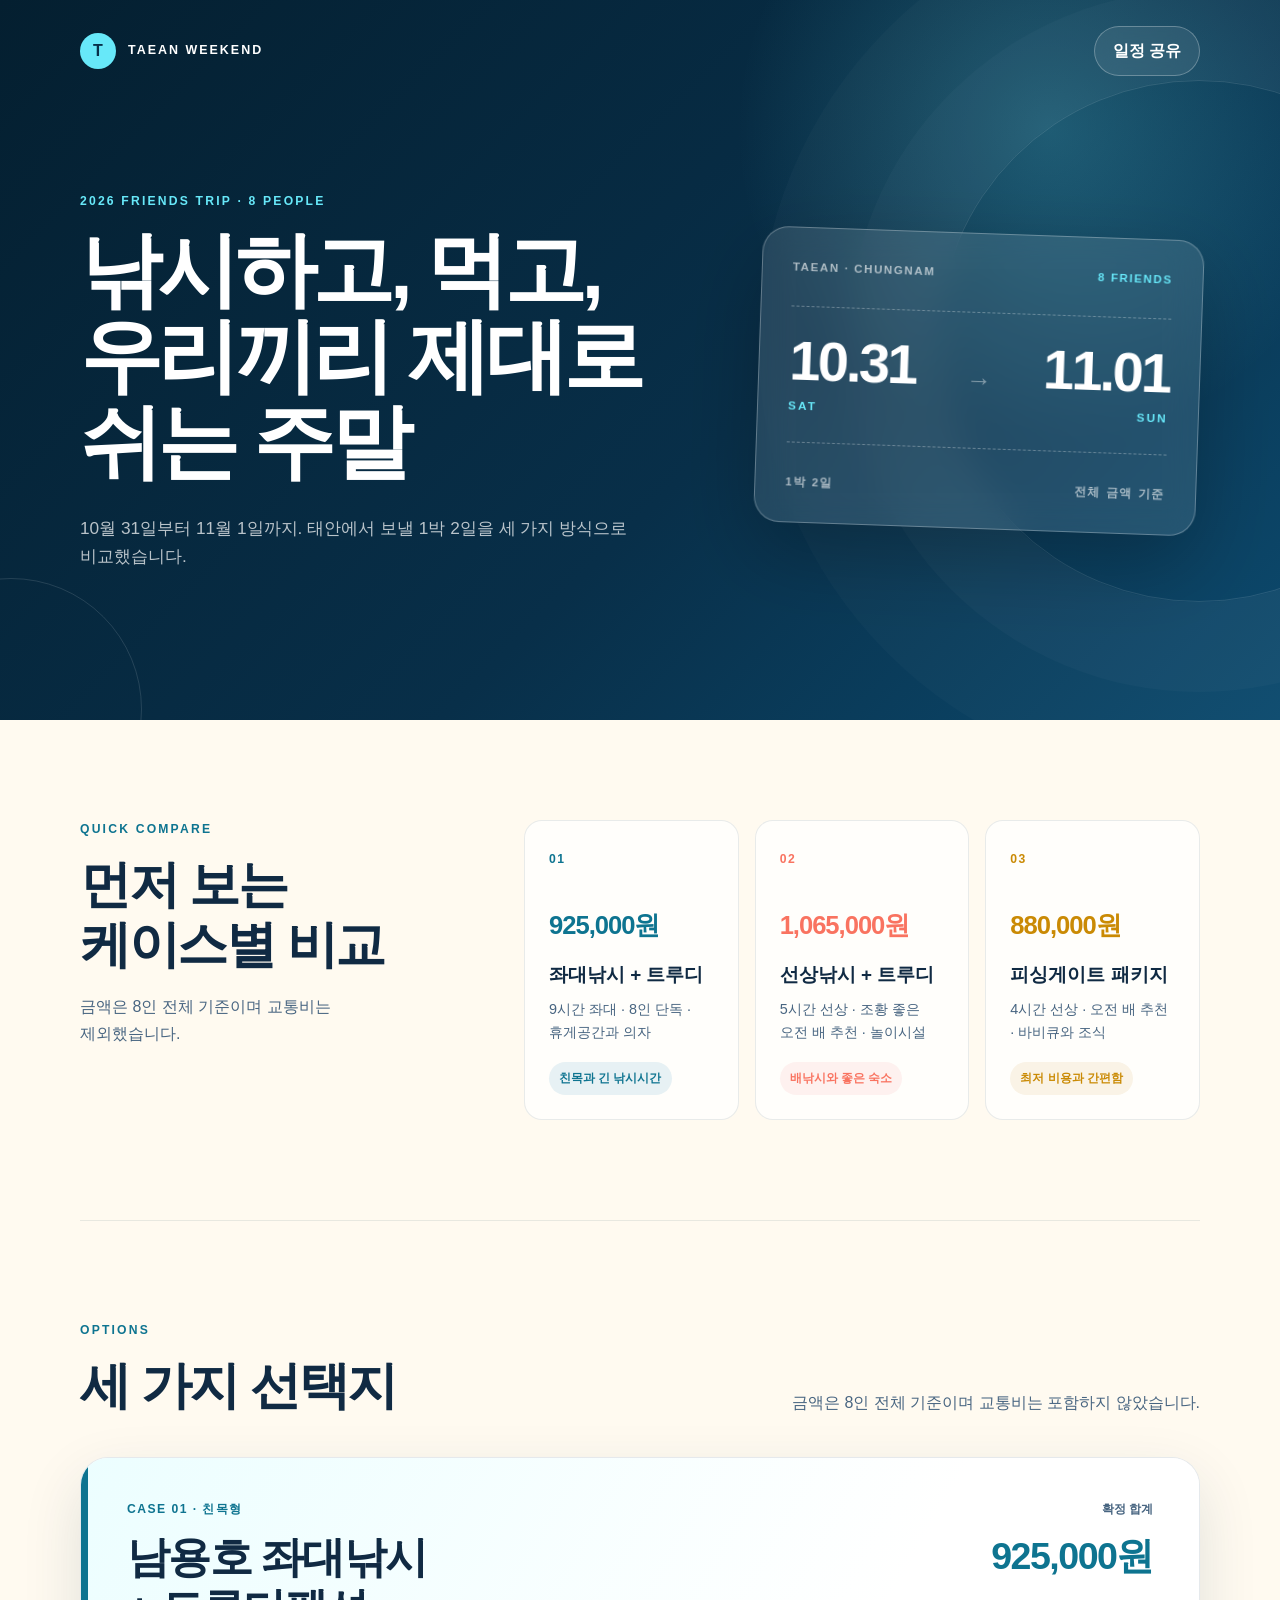
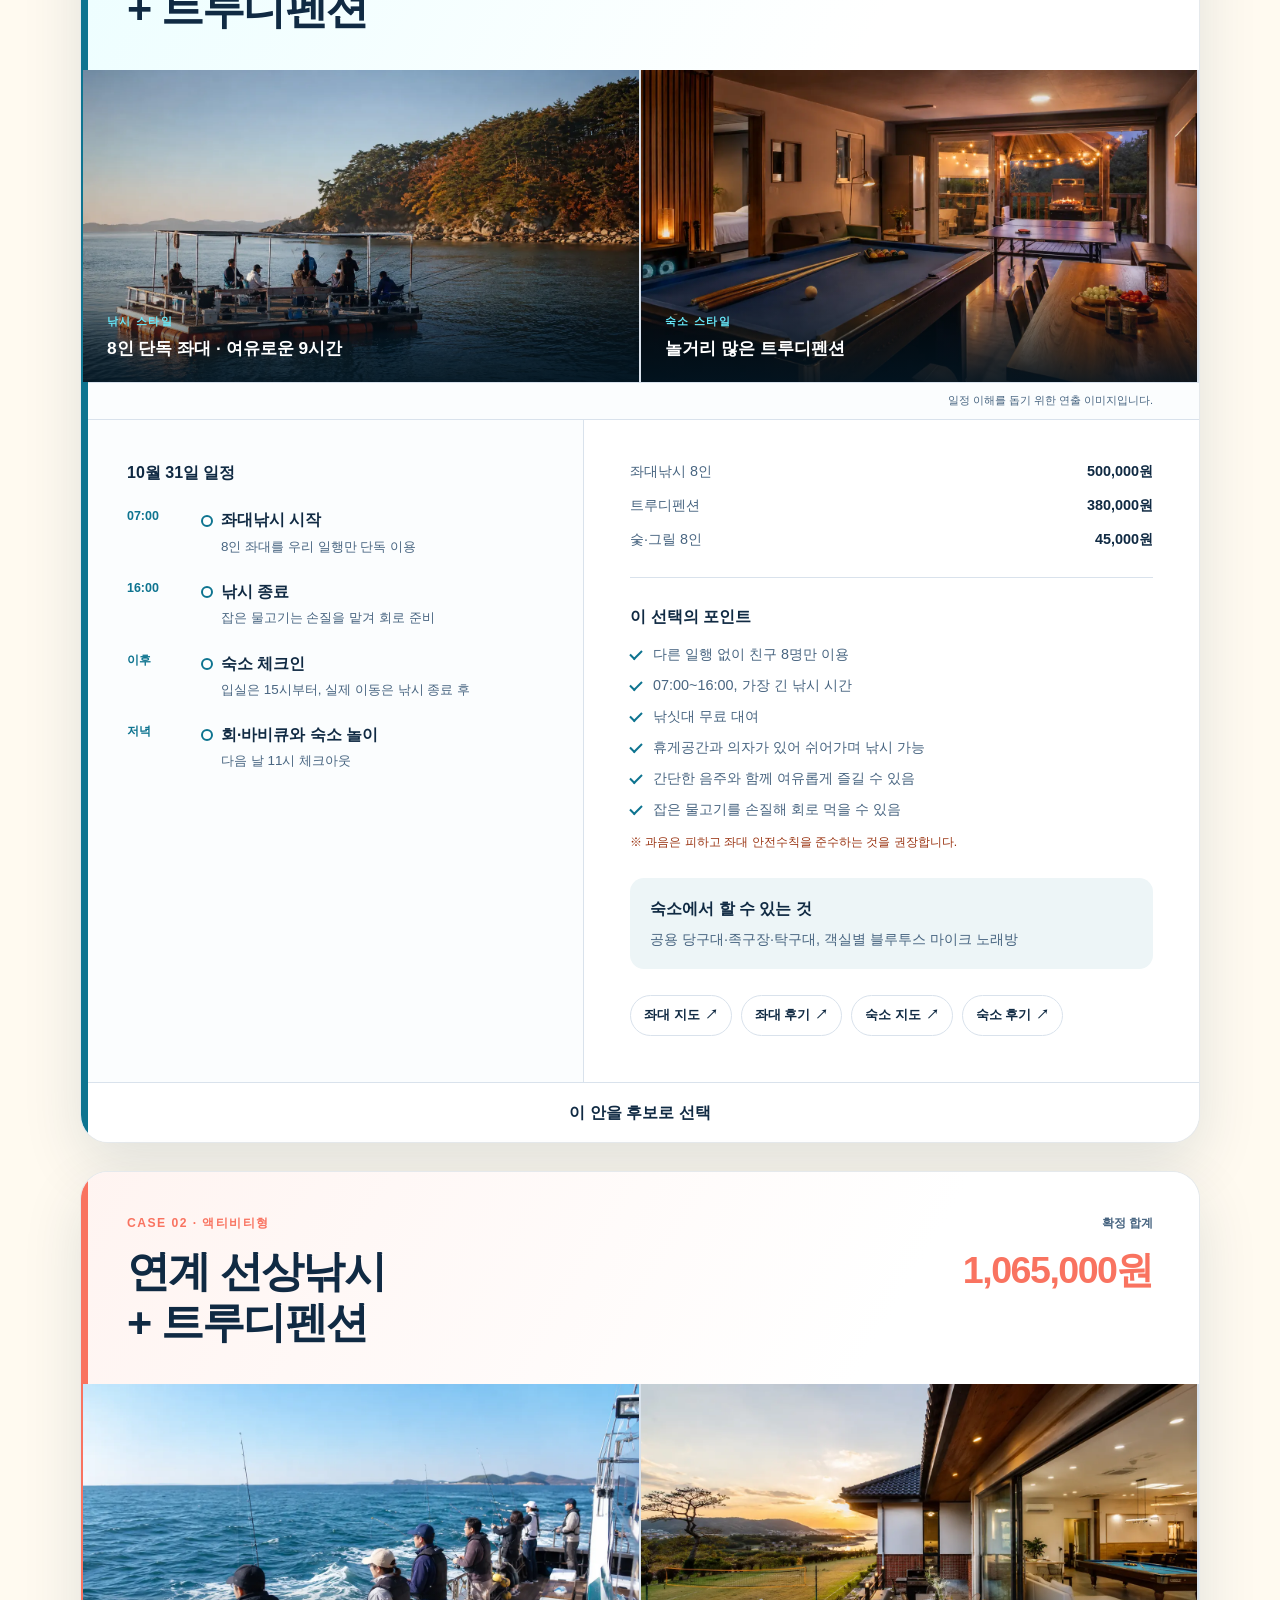
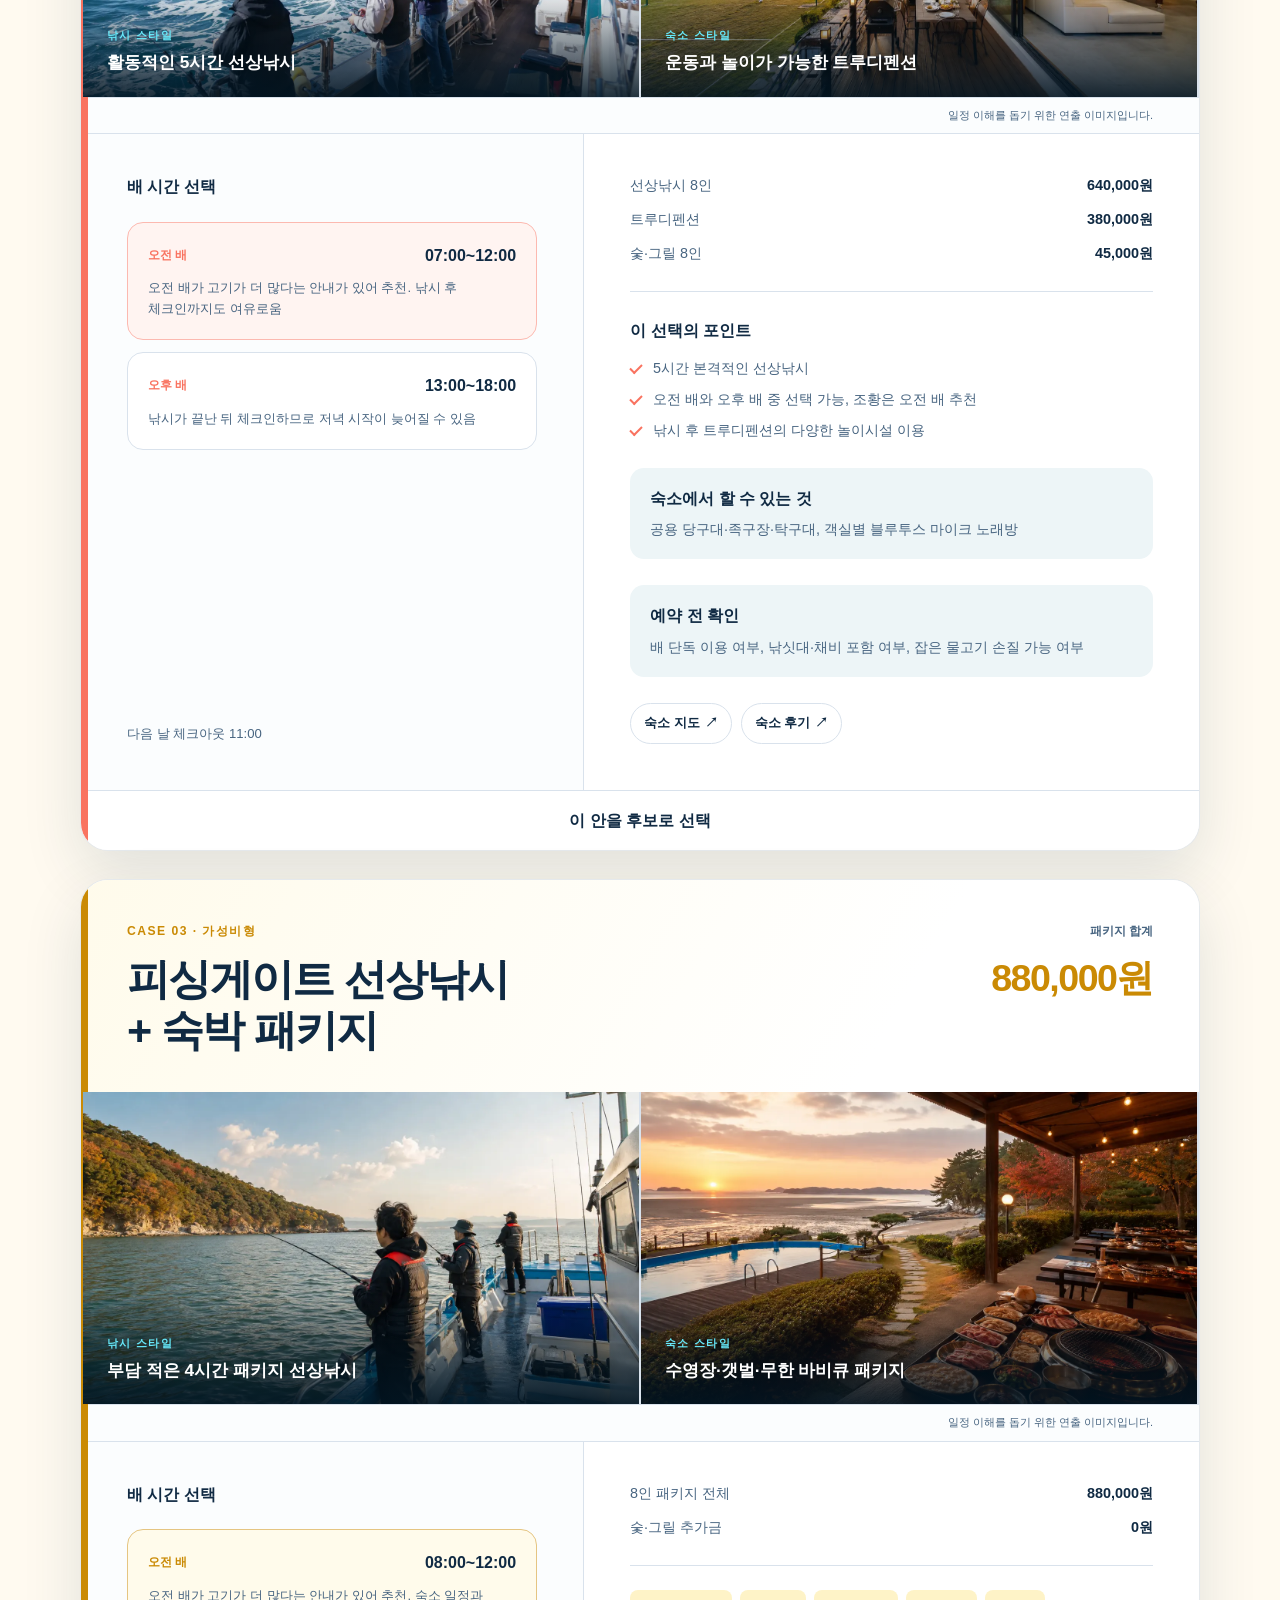
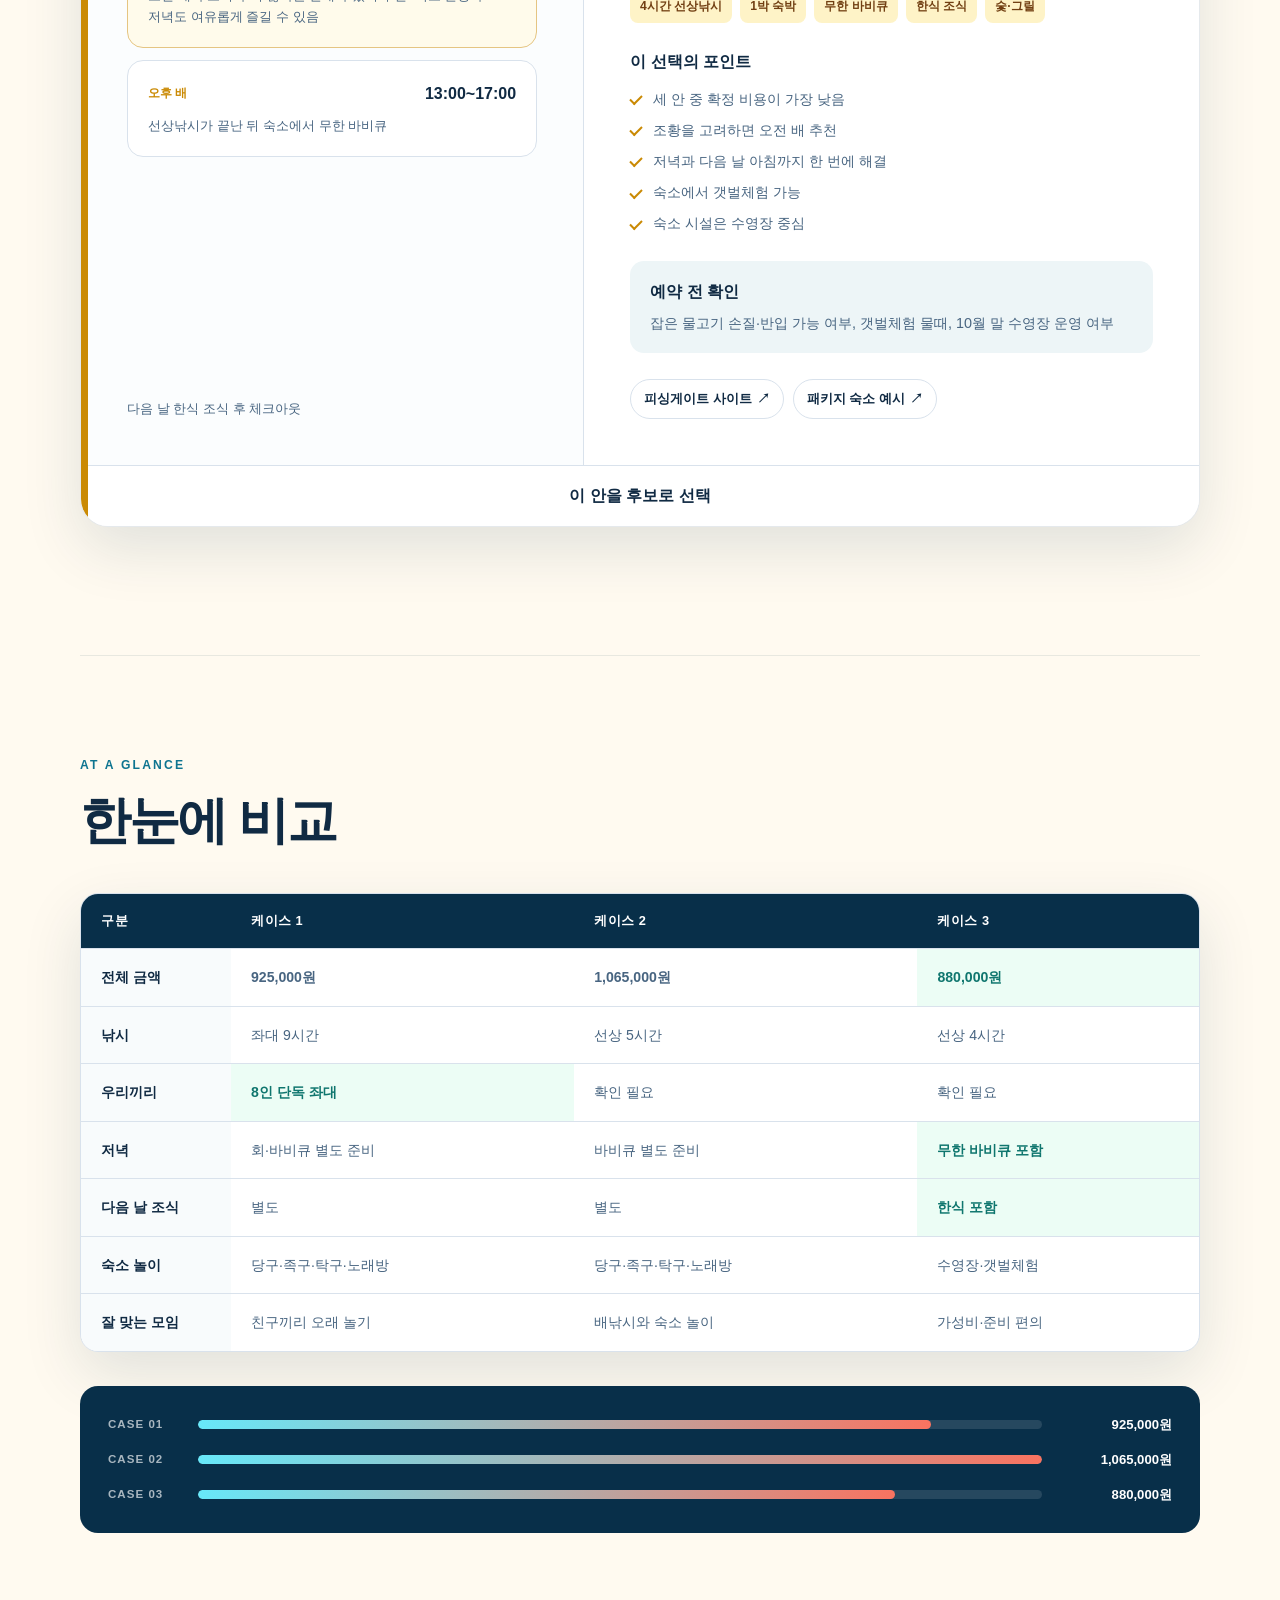
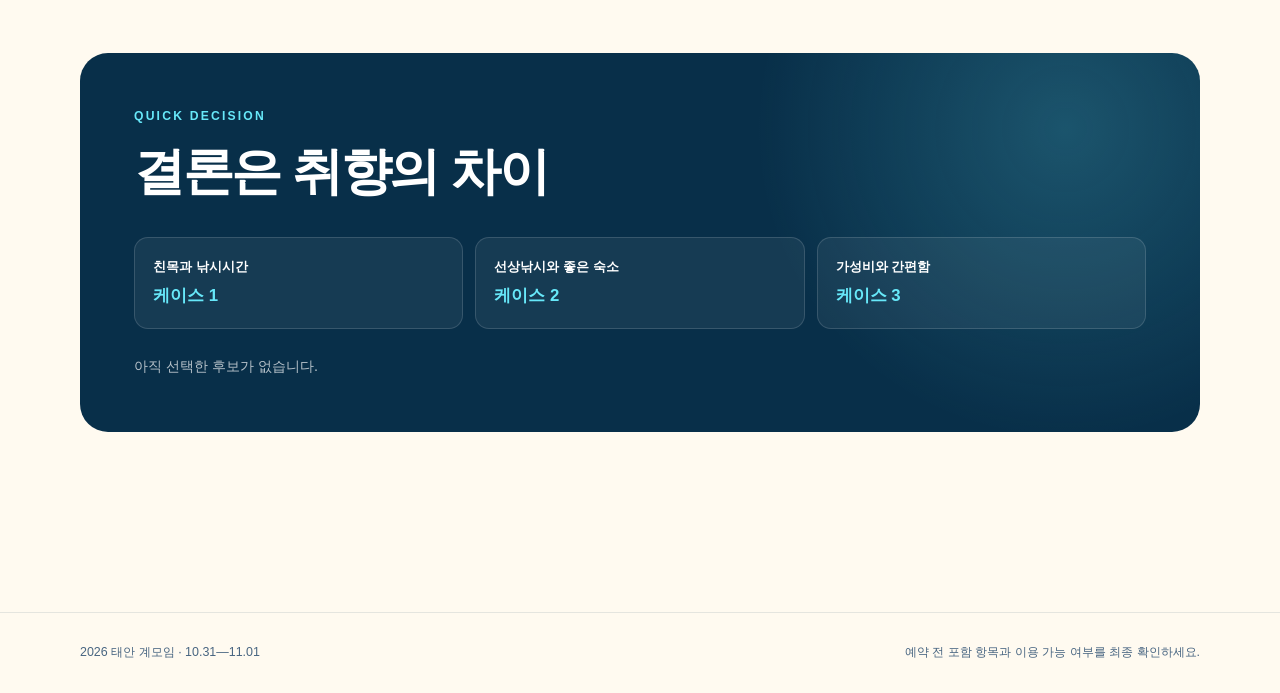
==== commit 42218782: "Refine fishing and pension details" ====
--- a/index.html
+++ b/index.html
@@ -70,21 +70,21 @@
             <span class="priority-number">01</span>
             <strong class="priority-price">925,000원</strong>
             <h3>좌대낚시 + 트루디</h3>
-            <p>9시간 좌대 · 8인 단독 · 낚싯대 무료</p>
+            <p>9시간 좌대 · 8인 단독 · 휴게공간과 의자</p>
             <span class="priority-tag">친목과 긴 낚시시간</span>
           </a>
           <a class="priority-card priority-card-two" href="#case2">
             <span class="priority-number">02</span>
             <strong class="priority-price">1,065,000원</strong>
             <h3>선상낚시 + 트루디</h3>
-            <p>5시간 선상 · 오전/오후 선택 · 놀이시설</p>
+            <p>5시간 선상 · 조황 좋은 오전 배 추천 · 놀이시설</p>
             <span class="priority-tag">배낚시와 좋은 숙소</span>
           </a>
           <a class="priority-card priority-card-three" href="#case3">
             <span class="priority-number">03</span>
             <strong class="priority-price">880,000원</strong>
             <h3>피싱게이트 패키지</h3>
-            <p>4시간 선상 · 무한 바비큐 · 한식 조식</p>
+            <p>4시간 선상 · 오전 배 추천 · 바비큐와 조식</p>
             <span class="priority-tag">최저 비용과 간편함</span>
           </a>
         </div>
@@ -159,8 +159,11 @@
                   <li>다른 일행 없이 친구 8명만 이용</li>
                   <li>07:00~16:00, 가장 긴 낚시 시간</li>
                   <li>낚싯대 무료 대여</li>
+                  <li>휴게공간과 의자가 있어 쉬어가며 낚시 가능</li>
+                  <li>간단한 음주와 함께 여유롭게 즐길 수 있음</li>
                   <li>잡은 물고기를 손질해 회로 먹을 수 있음</li>
                 </ul>
+                <p class="safety-note">※ 과음은 피하고 좌대 안전수칙을 준수하는 것을 권장합니다.</p>
               </div>
 
               <div class="feature-block muted-block">
@@ -209,7 +212,7 @@
               <h4>배 시간 선택</h4>
               <div class="schedule-choice recommended">
                 <div><span>오전 배</span><strong>07:00~12:00</strong></div>
-                <p>낚시 후 여유 있게 식사하고 15시에 체크인하기 좋은 일정</p>
+                <p>오전 배가 고기가 더 많다는 안내가 있어 추천. 낚시 후 체크인까지도 여유로움</p>
               </div>
               <div class="schedule-choice">
                 <div><span>오후 배</span><strong>13:00~18:00</strong></div>
@@ -229,9 +232,14 @@
                 <h4>이 선택의 포인트</h4>
                 <ul class="check-list">
                   <li>5시간 본격적인 선상낚시</li>
-                  <li>오전 배와 오후 배 중 선택 가능</li>
+                  <li>오전 배와 오후 배 중 선택 가능, 조황은 오전 배 추천</li>
                   <li>낚시 후 트루디펜션의 다양한 놀이시설 이용</li>
                 </ul>
+              </div>
+
+              <div class="feature-block muted-block">
+                <h4>숙소에서 할 수 있는 것</h4>
+                <p>공용 당구대·족구장·탁구대, 객실별 블루투스 마이크 노래방</p>
               </div>
 
               <div class="feature-block muted-block">
@@ -278,7 +286,7 @@
               <h4>배 시간 선택</h4>
               <div class="schedule-choice recommended">
                 <div><span>오전 배</span><strong>08:00~12:00</strong></div>
-                <p>낚시를 먼저 마치고 숙소 일정과 저녁을 여유 있게 즐기는 안</p>
+                <p>오전 배가 고기가 더 많다는 안내가 있어 추천. 숙소 일정과 저녁도 여유롭게 즐길 수 있음</p>
               </div>
               <div class="schedule-choice">
                 <div><span>오후 배</span><strong>13:00~17:00</strong></div>
@@ -305,6 +313,7 @@
                 <h4>이 선택의 포인트</h4>
                 <ul class="check-list">
                   <li>세 안 중 확정 비용이 가장 낮음</li>
+                  <li>조황을 고려하면 오전 배 추천</li>
                   <li>저녁과 다음 날 아침까지 한 번에 해결</li>
                   <li>숙소에서 갯벌체험 가능</li>
                   <li>숙소 시설은 수영장 중심</li>
--- a/styles.css
+++ b/styles.css
@@ -613,6 +613,13 @@
   font-size: 0.9rem;
 }
 
+.feature-block .safety-note {
+  margin-top: 12px;
+  color: #9a3412;
+  font-size: 0.76rem;
+  line-height: 1.55;
+}
+
 .muted-block {
   padding: 18px 20px;
   border-radius: 14px;
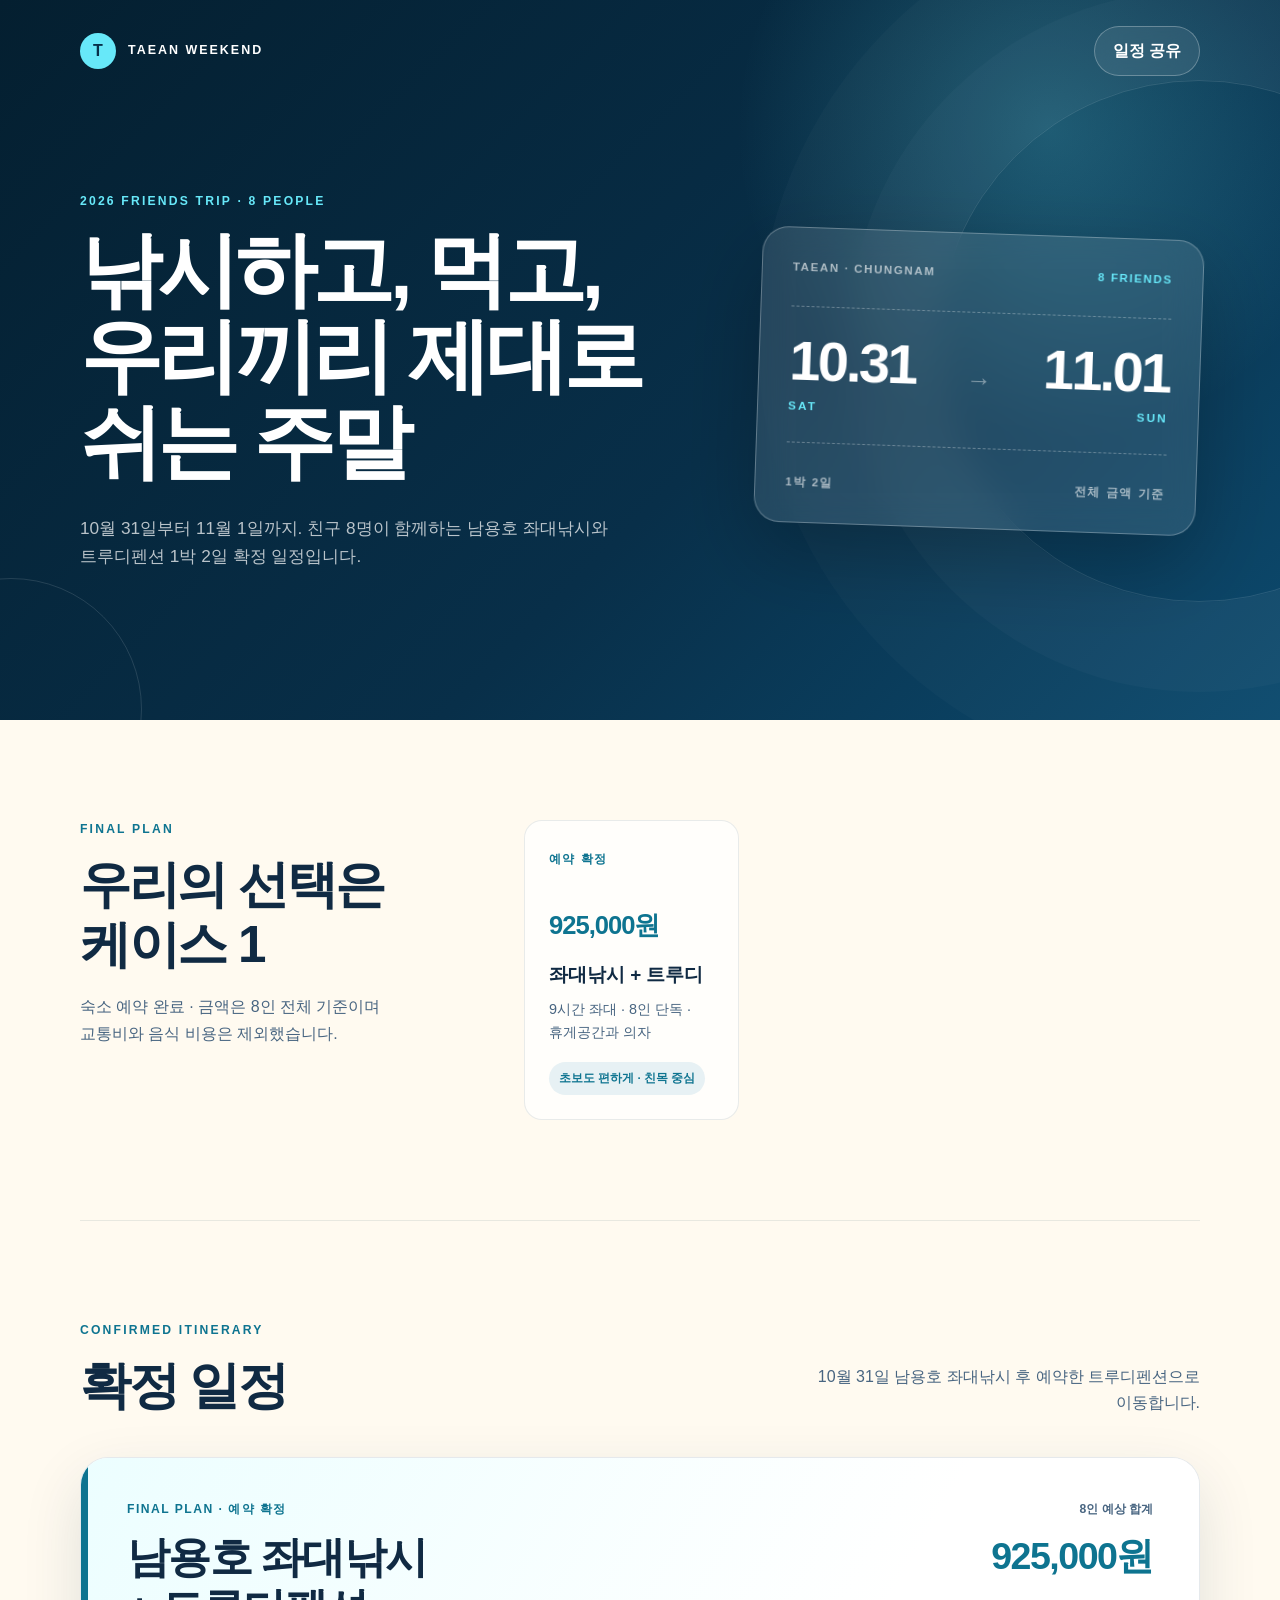
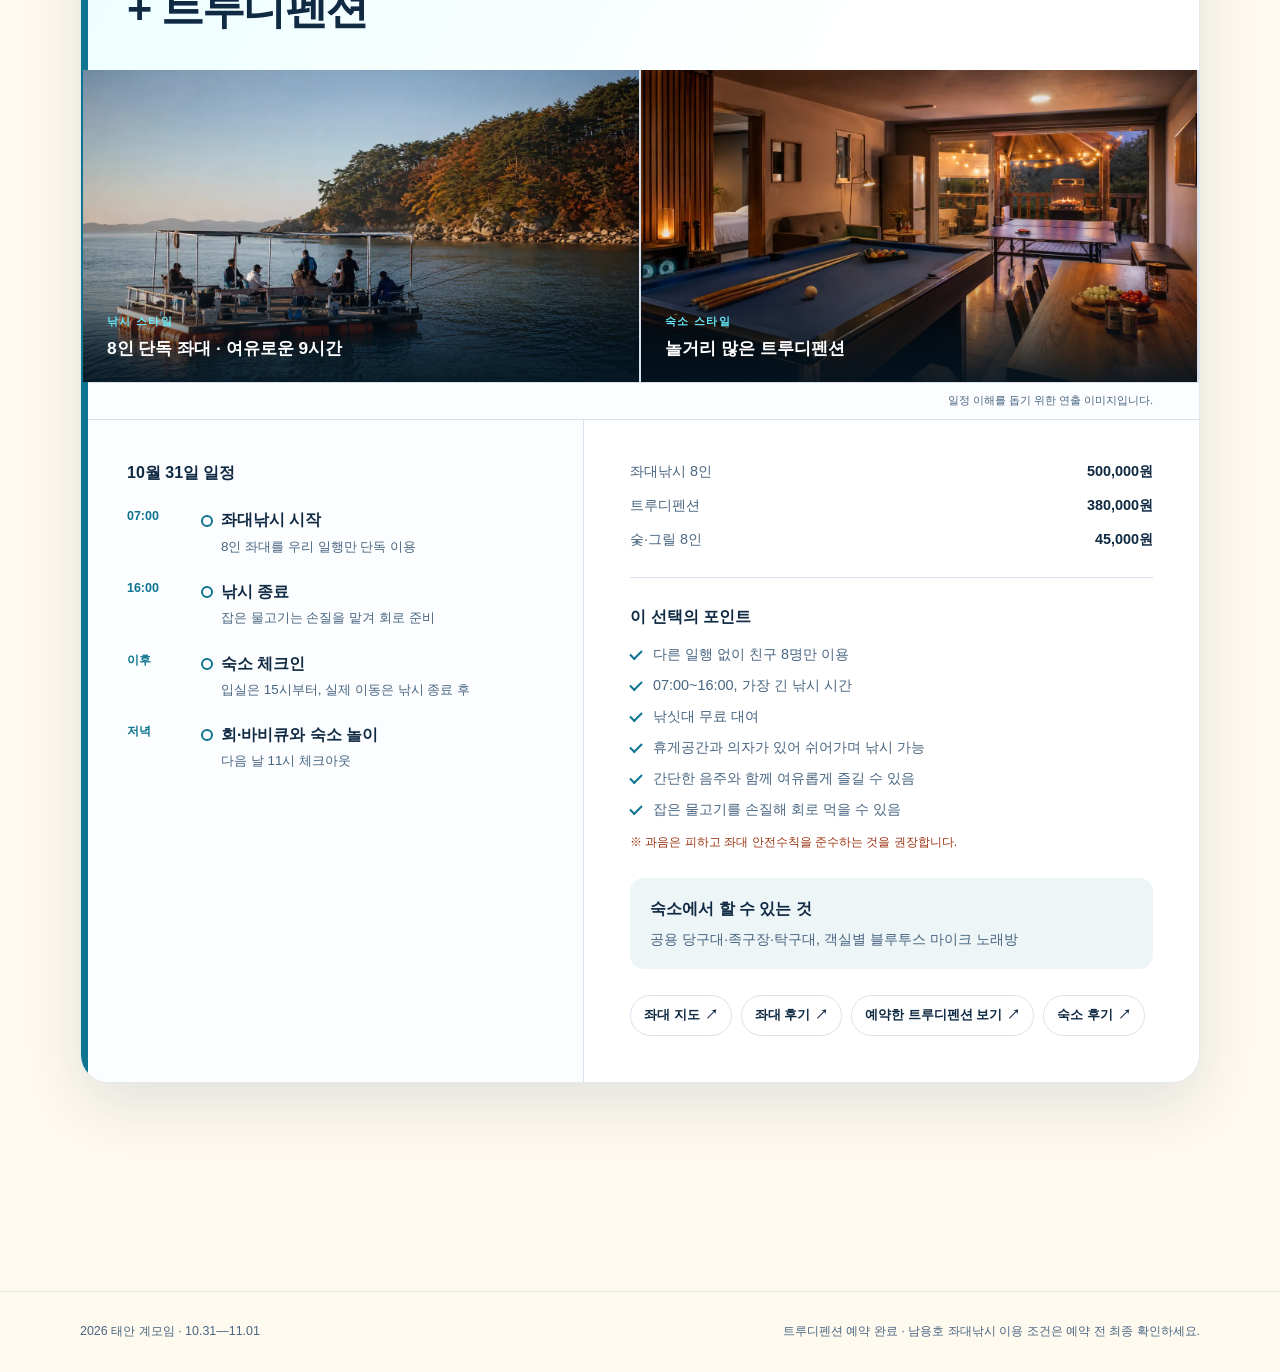
==== commit 120d3297: "Show confirmed case 1 itinerary" ====
--- a/index.html
+++ b/index.html
@@ -5,10 +5,10 @@
     <meta name="viewport" content="width=device-width, initial-scale=1.0" />
     <meta
       name="description"
-      content="2026년 10월 31일부터 11월 1일까지, 태안 8인 계모임 낚시·숙박 세 가지 일정 비교"
+      content="2026년 10월 31일부터 11월 1일까지, 태안 8인 계모임 좌대낚시와 트루디펜션 확정 일정"
     />
     <meta name="theme-color" content="#082f49" />
-    <title>2026 태안 계모임 | 낚시·숙박 일정 비교</title>
+    <title>2026 태안 계모임 | 좌대낚시·트루디펜션 확정 일정</title>
     <link rel="stylesheet" href="./styles.css" />
     <script src="./script.js" defer></script>
   </head>
@@ -29,8 +29,8 @@
           <p class="eyebrow">2026 FRIENDS TRIP · 8 PEOPLE</p>
           <h1>낚시하고, 먹고,<br />우리끼리 제대로 쉬는 주말</h1>
           <p class="hero-description">
-            10월 31일부터 11월 1일까지. 태안에서 보낼 1박 2일을
-            세 가지 방식으로 비교했습니다.
+            10월 31일부터 11월 1일까지. 친구 8명이 함께하는
+            남용호 좌대낚시와 트루디펜션 1박 2일 확정 일정입니다.
           </p>
         </div>
 
@@ -61,31 +61,17 @@
     <main>
       <section class="intro top-comparison shell" aria-labelledby="introTitle">
         <div>
-          <p class="section-kicker">QUICK COMPARE</p>
-          <h2 id="introTitle">먼저 보는<br />케이스별 비교</h2>
-          <p class="top-comparison-note">금액은 8인 전체 기준이며 교통비는 제외했습니다.</p>
+          <p class="section-kicker">FINAL PLAN</p>
+          <h2 id="introTitle">우리의 선택은<br />케이스 1</h2>
+          <p class="top-comparison-note">숙소 예약 완료 · 금액은 8인 전체 기준이며 교통비와 음식 비용은 제외했습니다.</p>
         </div>
-        <div class="priority-grid">
+        <div class="priority-grid is-final">
           <a class="priority-card priority-card-one" href="#case1">
-            <span class="priority-number">01</span>
+            <span class="priority-number">예약 확정</span>
             <strong class="priority-price">925,000원</strong>
             <h3>좌대낚시 + 트루디</h3>
             <p>9시간 좌대 · 8인 단독 · 휴게공간과 의자</p>
-            <span class="priority-tag">친목과 긴 낚시시간</span>
-          </a>
-          <a class="priority-card priority-card-two" href="#case2">
-            <span class="priority-number">02</span>
-            <strong class="priority-price">1,065,000원</strong>
-            <h3>선상낚시 + 트루디</h3>
-            <p>5시간 선상 · 조황 좋은 오전 배 추천 · 놀이시설</p>
-            <span class="priority-tag">배낚시와 좋은 숙소</span>
-          </a>
-          <a class="priority-card priority-card-three" href="#case3">
-            <span class="priority-number">03</span>
-            <strong class="priority-price">880,000원</strong>
-            <h3>피싱게이트 패키지</h3>
-            <p>4시간 선상 · 오전 배 추천 · 바비큐와 조식</p>
-            <span class="priority-tag">최저 비용과 간편함</span>
+            <span class="priority-tag">초보도 편하게 · 친목 중심</span>
           </a>
         </div>
       </section>
@@ -93,20 +79,20 @@
       <section class="cases shell" aria-labelledby="casesTitle">
         <div class="section-heading">
           <div>
-            <p class="section-kicker">OPTIONS</p>
-            <h2 id="casesTitle">세 가지 선택지</h2>
+            <p class="section-kicker">CONFIRMED ITINERARY</p>
+            <h2 id="casesTitle">확정 일정</h2>
           </div>
-          <p>금액은 8인 전체 기준이며 교통비는 포함하지 않았습니다.</p>
+          <p>10월 31일 남용호 좌대낚시 후 예약한 트루디펜션으로 이동합니다.</p>
         </div>
 
         <article class="case-card case-one" id="case1" data-case="1">
           <div class="case-topline">
             <div>
-              <span class="case-label">CASE 01 · 친목형</span>
+              <span class="case-label">FINAL PLAN · 예약 확정</span>
               <h3>남용호 좌대낚시<br />+ 트루디펜션</h3>
             </div>
             <div class="case-price">
-              <span>확정 합계</span>
+              <span>8인 예상 합계</span>
               <strong>925,000원</strong>
             </div>
           </div>
@@ -174,277 +160,22 @@
               <div class="link-row">
                 <a href="https://naver.me/5JqrFIJQ" target="_blank" rel="noreferrer">좌대 지도</a>
                 <a href="https://m.blog.naver.com/deep_yellow_/224005748806" target="_blank" rel="noreferrer">좌대 후기</a>
-                <a href="https://naver.me/5MvxcxNZ" target="_blank" rel="noreferrer">숙소 지도</a>
+                <a href="https://naver.me/xWI7Iiuo" target="_blank" rel="noreferrer">예약한 트루디펜션 보기</a>
                 <a href="https://m.blog.naver.com/sol_oy/224024696490" target="_blank" rel="noreferrer">숙소 후기</a>
               </div>
             </div>
           </div>
-
-          <button class="pick-button" type="button" data-pick="1">이 안을 후보로 선택</button>
         </article>
-
-        <article class="case-card case-two" id="case2" data-case="2">
-          <div class="case-topline">
-            <div>
-              <span class="case-label">CASE 02 · 액티비티형</span>
-              <h3>연계 선상낚시<br />+ 트루디펜션</h3>
-            </div>
-            <div class="case-price">
-              <span>확정 합계</span>
-              <strong>1,065,000원</strong>
-            </div>
-          </div>
-
-          <div class="case-gallery" aria-label="케이스 2 분위기 이미지">
-            <figure>
-              <img src="./assets/images/case2-fishing.webp" alt="구명조끼를 입은 친구들이 바다 위 낚싯배에서 선상낚시하는 모습" loading="lazy" decoding="async" />
-              <figcaption><span>낚시 스타일</span><strong>활동적인 5시간 선상낚시</strong></figcaption>
-            </figure>
-            <figure>
-              <img src="./assets/images/case2-stay.webp" alt="족구장과 바비큐 테라스, 놀이공간이 마련된 펜션" loading="lazy" decoding="async" />
-              <figcaption><span>숙소 스타일</span><strong>운동과 놀이가 가능한 트루디펜션</strong></figcaption>
-            </figure>
-          </div>
-          <p class="image-note">일정 이해를 돕기 위한 연출 이미지입니다.</p>
-
-          <div class="case-body">
-            <div class="timeline-panel schedule-options">
-              <h4>배 시간 선택</h4>
-              <div class="schedule-choice recommended">
-                <div><span>오전 배</span><strong>07:00~12:00</strong></div>
-                <p>오전 배가 고기가 더 많다는 안내가 있어 추천. 낚시 후 체크인까지도 여유로움</p>
-              </div>
-              <div class="schedule-choice">
-                <div><span>오후 배</span><strong>13:00~18:00</strong></div>
-                <p>낚시가 끝난 뒤 체크인하므로 저녁 시작이 늦어질 수 있음</p>
-              </div>
-              <div class="mini-note">다음 날 체크아웃 11:00</div>
-            </div>
-
-            <div class="detail-panel">
-              <div class="money-list" aria-label="케이스 2 비용 상세">
-                <div><span>선상낚시 8인</span><strong>640,000원</strong></div>
-                <div><span>트루디펜션</span><strong>380,000원</strong></div>
-                <div><span>숯·그릴 8인</span><strong>45,000원</strong></div>
-              </div>
-
-              <div class="feature-block">
-                <h4>이 선택의 포인트</h4>
-                <ul class="check-list">
-                  <li>5시간 본격적인 선상낚시</li>
-                  <li>오전 배와 오후 배 중 선택 가능, 조황은 오전 배 추천</li>
-                  <li>낚시 후 트루디펜션의 다양한 놀이시설 이용</li>
-                </ul>
-              </div>
-
-              <div class="feature-block muted-block">
-                <h4>숙소에서 할 수 있는 것</h4>
-                <p>공용 당구대·족구장·탁구대, 객실별 블루투스 마이크 노래방</p>
-              </div>
-
-              <div class="feature-block muted-block">
-                <h4>예약 전 확인</h4>
-                <p>배 단독 이용 여부, 낚싯대·채비 포함 여부, 잡은 물고기 손질 가능 여부</p>
-              </div>
-
-              <div class="link-row">
-                <a href="https://naver.me/5MvxcxNZ" target="_blank" rel="noreferrer">숙소 지도</a>
-                <a href="https://m.blog.naver.com/sol_oy/224024696490" target="_blank" rel="noreferrer">숙소 후기</a>
-              </div>
-            </div>
-          </div>
-
-          <button class="pick-button" type="button" data-pick="2">이 안을 후보로 선택</button>
-        </article>
-
-        <article class="case-card case-three" id="case3" data-case="3">
-          <div class="case-topline">
-            <div>
-              <span class="case-label">CASE 03 · 가성비형</span>
-              <h3>피싱게이트 선상낚시<br />+ 숙박 패키지</h3>
-            </div>
-            <div class="case-price">
-              <span>패키지 합계</span>
-              <strong>880,000원</strong>
-            </div>
-          </div>
-
-          <div class="case-gallery" aria-label="케이스 3 분위기 이미지">
-            <figure>
-              <img src="./assets/images/case3-fishing.webp" alt="태안 해안 가까이에서 친구들이 편하게 반일 선상낚시하는 모습" loading="lazy" decoding="async" />
-              <figcaption><span>낚시 스타일</span><strong>부담 적은 4시간 패키지 선상낚시</strong></figcaption>
-            </figure>
-            <figure>
-              <img src="./assets/images/case3-stay.webp" alt="수영장과 갯벌 전망, 무한 바비큐 공간이 있는 해안 펜션" loading="lazy" decoding="async" />
-              <figcaption><span>숙소 스타일</span><strong>수영장·갯벌·무한 바비큐 패키지</strong></figcaption>
-            </figure>
-          </div>
-          <p class="image-note">일정 이해를 돕기 위한 연출 이미지입니다.</p>
-
-          <div class="case-body">
-            <div class="timeline-panel schedule-options">
-              <h4>배 시간 선택</h4>
-              <div class="schedule-choice recommended">
-                <div><span>오전 배</span><strong>08:00~12:00</strong></div>
-                <p>오전 배가 고기가 더 많다는 안내가 있어 추천. 숙소 일정과 저녁도 여유롭게 즐길 수 있음</p>
-              </div>
-              <div class="schedule-choice">
-                <div><span>오후 배</span><strong>13:00~17:00</strong></div>
-                <p>선상낚시가 끝난 뒤 숙소에서 무한 바비큐</p>
-              </div>
-              <div class="mini-note">다음 날 한식 조식 후 체크아웃</div>
-            </div>
-
-            <div class="detail-panel">
-              <div class="money-list" aria-label="케이스 3 비용 상세">
-                <div><span>8인 패키지 전체</span><strong>880,000원</strong></div>
-                <div><span>숯·그릴 추가금</span><strong>0원</strong></div>
-              </div>
-
-              <div class="included-strip" aria-label="패키지 포함 사항">
-                <span>4시간 선상낚시</span>
-                <span>1박 숙박</span>
-                <span>무한 바비큐</span>
-                <span>한식 조식</span>
-                <span>숯·그릴</span>
-              </div>
-
-              <div class="feature-block">
-                <h4>이 선택의 포인트</h4>
-                <ul class="check-list">
-                  <li>세 안 중 확정 비용이 가장 낮음</li>
-                  <li>조황을 고려하면 오전 배 추천</li>
-                  <li>저녁과 다음 날 아침까지 한 번에 해결</li>
-                  <li>숙소에서 갯벌체험 가능</li>
-                  <li>숙소 시설은 수영장 중심</li>
-                </ul>
-              </div>
-
-              <div class="feature-block muted-block">
-                <h4>예약 전 확인</h4>
-                <p>잡은 물고기 손질·반입 가능 여부, 갯벌체험 물때, 10월 말 수영장 운영 여부</p>
-              </div>
-
-              <div class="link-row">
-                <a href="https://naver.me/FuNTXCul" target="_blank" rel="noreferrer">피싱게이트 사이트</a>
-                <a href="https://naver.me/5X980YUS" target="_blank" rel="noreferrer">패키지 숙소 예시</a>
-              </div>
-            </div>
-          </div>
-
-          <button class="pick-button" type="button" data-pick="3">이 안을 후보로 선택</button>
-        </article>
-      </section>
-
-      <section class="comparison shell" aria-labelledby="compareTitle">
-        <div class="section-heading">
-          <div>
-            <p class="section-kicker">AT A GLANCE</p>
-            <h2 id="compareTitle">한눈에 비교</h2>
-          </div>
-        </div>
-
-        <div class="comparison-table-wrap">
-          <table>
-            <thead>
-              <tr>
-                <th scope="col">구분</th>
-                <th scope="col">케이스 1</th>
-                <th scope="col">케이스 2</th>
-                <th scope="col">케이스 3</th>
-              </tr>
-            </thead>
-            <tbody>
-              <tr>
-                <th scope="row">전체 금액</th>
-                <td><strong>925,000원</strong></td>
-                <td><strong>1,065,000원</strong></td>
-                <td class="best"><strong>880,000원</strong></td>
-              </tr>
-              <tr>
-                <th scope="row">낚시</th>
-                <td>좌대 9시간</td>
-                <td>선상 5시간</td>
-                <td>선상 4시간</td>
-              </tr>
-              <tr>
-                <th scope="row">우리끼리</th>
-                <td class="best">8인 단독 좌대</td>
-                <td>확인 필요</td>
-                <td>확인 필요</td>
-              </tr>
-              <tr>
-                <th scope="row">저녁</th>
-                <td>회·바비큐 별도 준비</td>
-                <td>바비큐 별도 준비</td>
-                <td class="best">무한 바비큐 포함</td>
-              </tr>
-              <tr>
-                <th scope="row">다음 날 조식</th>
-                <td>별도</td>
-                <td>별도</td>
-                <td class="best">한식 포함</td>
-              </tr>
-              <tr>
-                <th scope="row">숙소 놀이</th>
-                <td>당구·족구·탁구·노래방</td>
-                <td>당구·족구·탁구·노래방</td>
-                <td>수영장·갯벌체험</td>
-              </tr>
-              <tr>
-                <th scope="row">잘 맞는 모임</th>
-                <td>친구끼리 오래 놀기</td>
-                <td>배낚시와 숙소 놀이</td>
-                <td>가성비·준비 편의</td>
-              </tr>
-            </tbody>
-          </table>
-        </div>
-
-        <div class="cost-bars" aria-label="케이스별 전체 금액 비교">
-          <div class="cost-bar-row">
-            <span>CASE 01</span>
-            <div class="bar-track"><i style="--bar-width: 86.9%"></i></div>
-            <strong>925,000원</strong>
-          </div>
-          <div class="cost-bar-row">
-            <span>CASE 02</span>
-            <div class="bar-track"><i style="--bar-width: 100%"></i></div>
-            <strong>1,065,000원</strong>
-          </div>
-          <div class="cost-bar-row">
-            <span>CASE 03</span>
-            <div class="bar-track"><i style="--bar-width: 82.6%"></i></div>
-            <strong>880,000원</strong>
-          </div>
-        </div>
-      </section>
-
-      <section class="decision shell" aria-labelledby="decisionTitle">
-        <div class="decision-card">
-          <div>
-            <p class="section-kicker light">QUICK DECISION</p>
-            <h2 id="decisionTitle">결론은 취향의 차이</h2>
-          </div>
-          <div class="decision-grid">
-            <p><strong>친목과 낚시시간</strong><span>케이스 1</span></p>
-            <p><strong>선상낚시와 좋은 숙소</strong><span>케이스 2</span></p>
-            <p><strong>가성비와 간편함</strong><span>케이스 3</span></p>
-          </div>
-          <p class="selected-result" id="selectedResult" aria-live="polite">
-            아직 선택한 후보가 없습니다.
-          </p>
-        </div>
       </section>
     </main>
 
     <footer>
       <div class="shell footer-inner">
         <p>2026 태안 계모임 · 10.31—11.01</p>
-        <p>예약 전 포함 항목과 이용 가능 여부를 최종 확인하세요.</p>
+        <p>트루디펜션 예약 완료 · 남용호 좌대낚시 이용 조건은 예약 전 최종 확인하세요.</p>
       </div>
     </footer>
 
     <div class="toast" id="toast" role="status" aria-live="polite"></div>
   </body>
-</html>+</html>
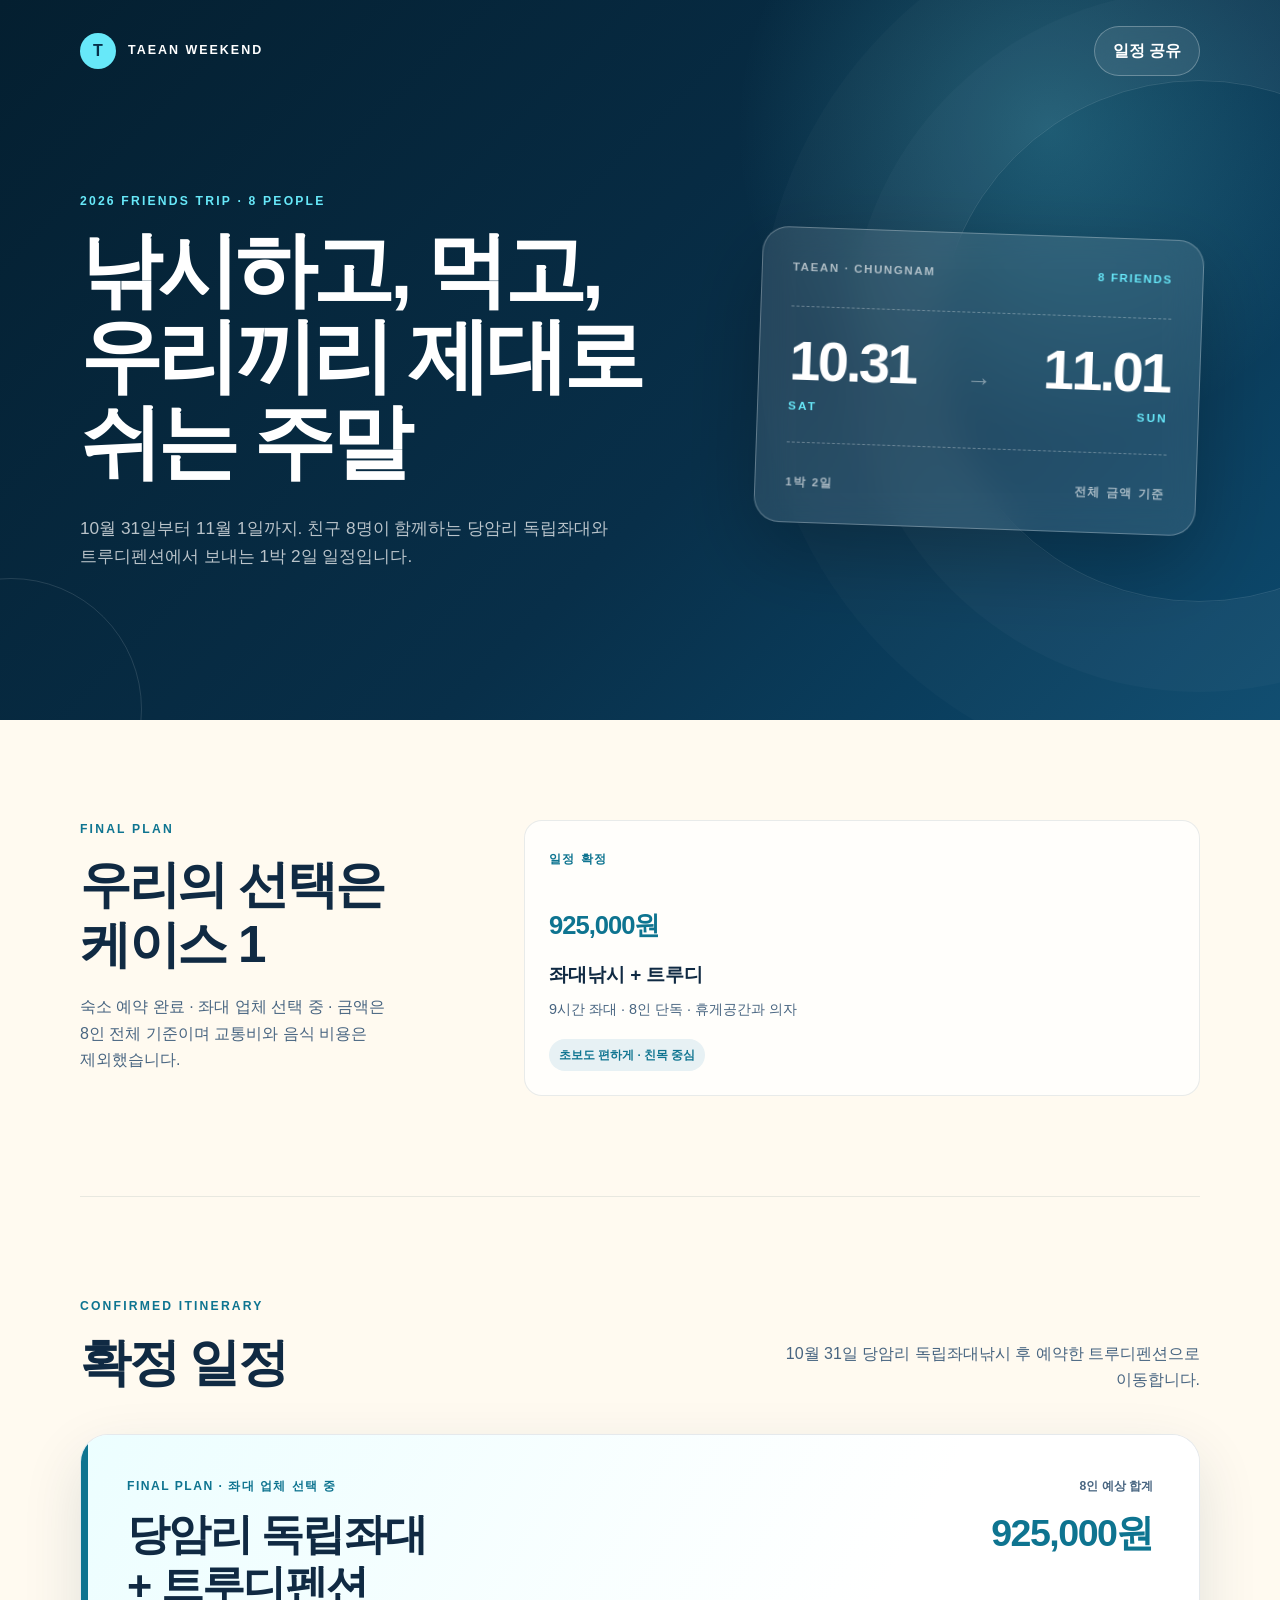
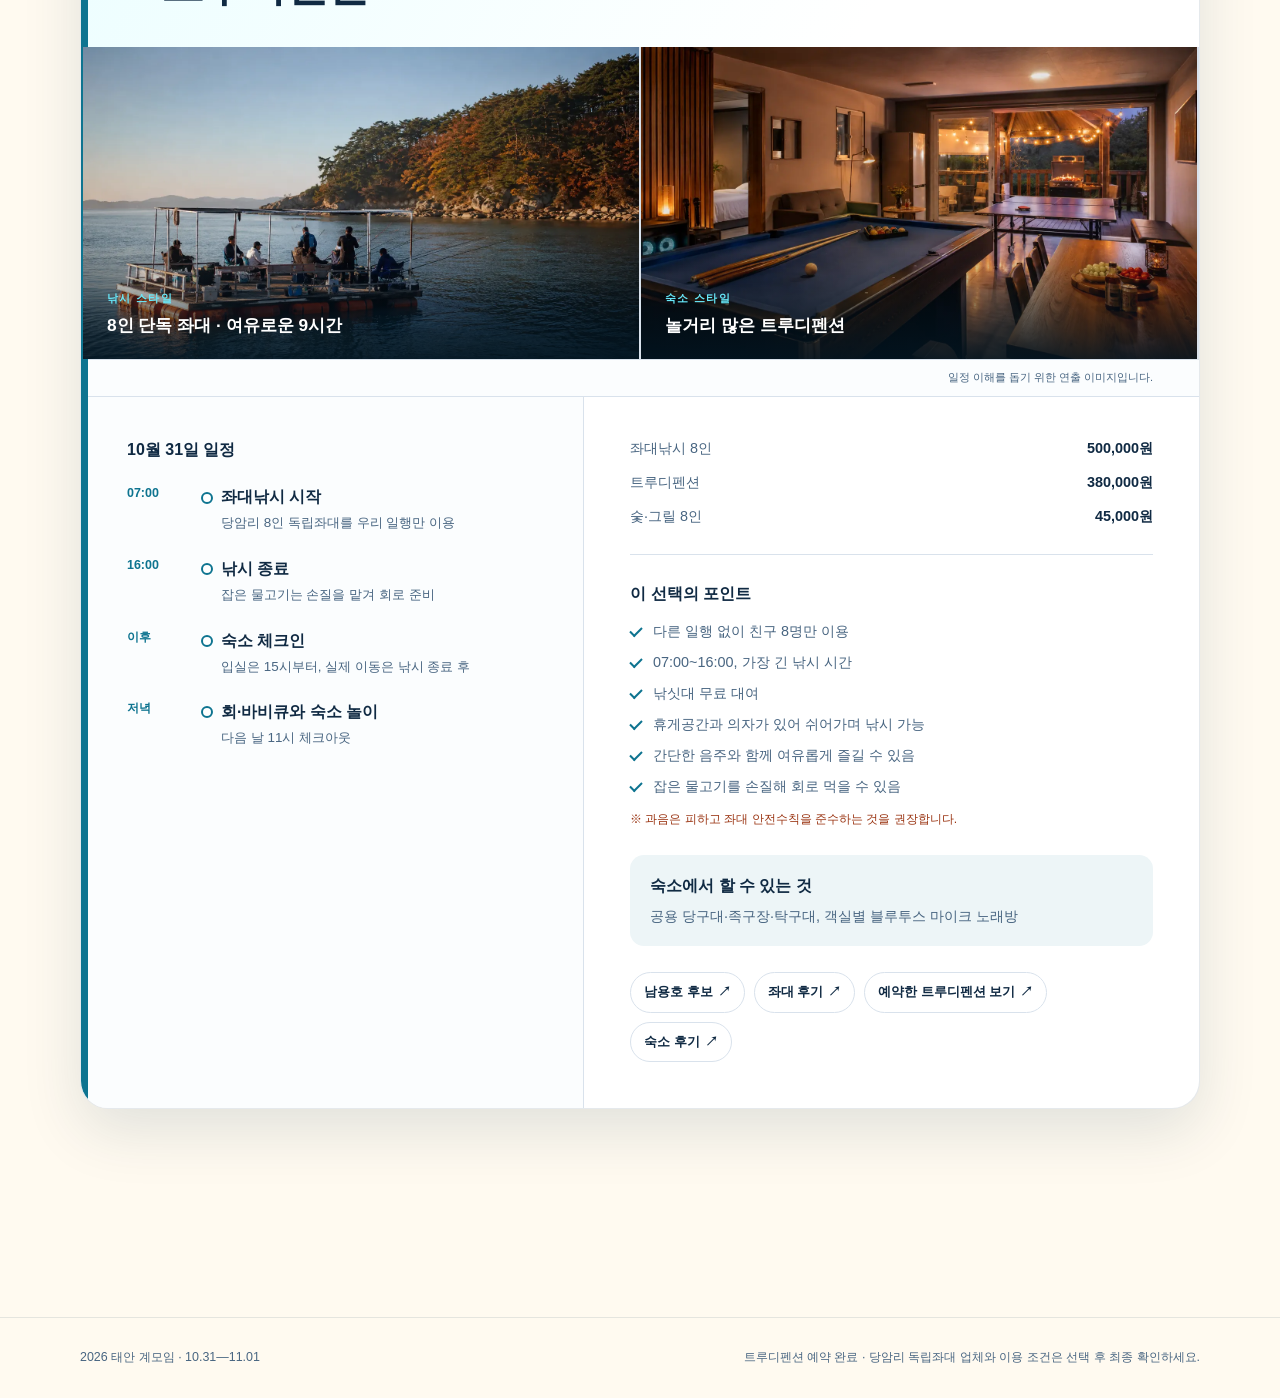
==== commit 53e3f590: "Mark fishing provider as undecided" ====
--- a/index.html
+++ b/index.html
@@ -5,10 +5,10 @@
     <meta name="viewport" content="width=device-width, initial-scale=1.0" />
     <meta
       name="description"
-      content="2026년 10월 31일부터 11월 1일까지, 태안 8인 계모임 좌대낚시와 트루디펜션 확정 일정"
+      content="2026년 10월 31일부터 11월 1일까지, 태안 8인 계모임 당암리 독립좌대와 트루디펜션 일정"
     />
     <meta name="theme-color" content="#082f49" />
-    <title>2026 태안 계모임 | 좌대낚시·트루디펜션 확정 일정</title>
+    <title>2026 태안 계모임 | 당암리 독립좌대·트루디펜션 일정</title>
     <link rel="stylesheet" href="./styles.css" />
     <script src="./script.js" defer></script>
   </head>
@@ -30,7 +30,7 @@
           <h1>낚시하고, 먹고,<br />우리끼리 제대로 쉬는 주말</h1>
           <p class="hero-description">
             10월 31일부터 11월 1일까지. 친구 8명이 함께하는
-            남용호 좌대낚시와 트루디펜션 1박 2일 확정 일정입니다.
+            당암리 독립좌대와 트루디펜션에서 보내는 1박 2일 일정입니다.
           </p>
         </div>
 
@@ -63,11 +63,11 @@
         <div>
           <p class="section-kicker">FINAL PLAN</p>
           <h2 id="introTitle">우리의 선택은<br />케이스 1</h2>
-          <p class="top-comparison-note">숙소 예약 완료 · 금액은 8인 전체 기준이며 교통비와 음식 비용은 제외했습니다.</p>
+          <p class="top-comparison-note">숙소 예약 완료 · 좌대 업체 선택 중 · 금액은 8인 전체 기준이며 교통비와 음식 비용은 제외했습니다.</p>
         </div>
         <div class="priority-grid is-final">
           <a class="priority-card priority-card-one" href="#case1">
-            <span class="priority-number">예약 확정</span>
+            <span class="priority-number">일정 확정</span>
             <strong class="priority-price">925,000원</strong>
             <h3>좌대낚시 + 트루디</h3>
             <p>9시간 좌대 · 8인 단독 · 휴게공간과 의자</p>
@@ -82,14 +82,14 @@
             <p class="section-kicker">CONFIRMED ITINERARY</p>
             <h2 id="casesTitle">확정 일정</h2>
           </div>
-          <p>10월 31일 남용호 좌대낚시 후 예약한 트루디펜션으로 이동합니다.</p>
+          <p>10월 31일 당암리 독립좌대낚시 후 예약한 트루디펜션으로 이동합니다.</p>
         </div>
 
         <article class="case-card case-one" id="case1" data-case="1">
           <div class="case-topline">
             <div>
-              <span class="case-label">FINAL PLAN · 예약 확정</span>
-              <h3>남용호 좌대낚시<br />+ 트루디펜션</h3>
+              <span class="case-label">FINAL PLAN · 좌대 업체 선택 중</span>
+              <h3>당암리 독립좌대<br />+ 트루디펜션</h3>
             </div>
             <div class="case-price">
               <span>8인 예상 합계</span>
@@ -115,7 +115,7 @@
               <ol class="timeline">
                 <li>
                   <time>07:00</time>
-                  <div><strong>좌대낚시 시작</strong><span>8인 좌대를 우리 일행만 단독 이용</span></div>
+                  <div><strong>좌대낚시 시작</strong><span>당암리 8인 독립좌대를 우리 일행만 이용</span></div>
                 </li>
                 <li>
                   <time>16:00</time>
@@ -158,7 +158,7 @@
               </div>
 
               <div class="link-row">
-                <a href="https://naver.me/5JqrFIJQ" target="_blank" rel="noreferrer">좌대 지도</a>
+                <a href="https://naver.me/5JqrFIJQ" target="_blank" rel="noreferrer">남용호 후보</a>
                 <a href="https://m.blog.naver.com/deep_yellow_/224005748806" target="_blank" rel="noreferrer">좌대 후기</a>
                 <a href="https://naver.me/xWI7Iiuo" target="_blank" rel="noreferrer">예약한 트루디펜션 보기</a>
                 <a href="https://m.blog.naver.com/sol_oy/224024696490" target="_blank" rel="noreferrer">숙소 후기</a>
@@ -172,7 +172,7 @@
     <footer>
       <div class="shell footer-inner">
         <p>2026 태안 계모임 · 10.31—11.01</p>
-        <p>트루디펜션 예약 완료 · 남용호 좌대낚시 이용 조건은 예약 전 최종 확인하세요.</p>
+        <p>트루디펜션 예약 완료 · 당암리 독립좌대 업체와 이용 조건은 선택 후 최종 확인하세요.</p>
       </div>
     </footer>
 
--- a/styles.css
+++ b/styles.css
@@ -273,6 +273,14 @@
   gap: 16px;
 }
 
+.priority-grid.is-final {
+  grid-template-columns: minmax(0, 1fr);
+}
+
+.priority-grid.is-final .priority-card {
+  min-height: 260px;
+}
+
 .priority-card {
   position: relative;
   display: block;
@@ -1163,4 +1171,4 @@
     scroll-behavior: auto !important;
     transition-duration: 0.01ms !important;
   }
-}+}
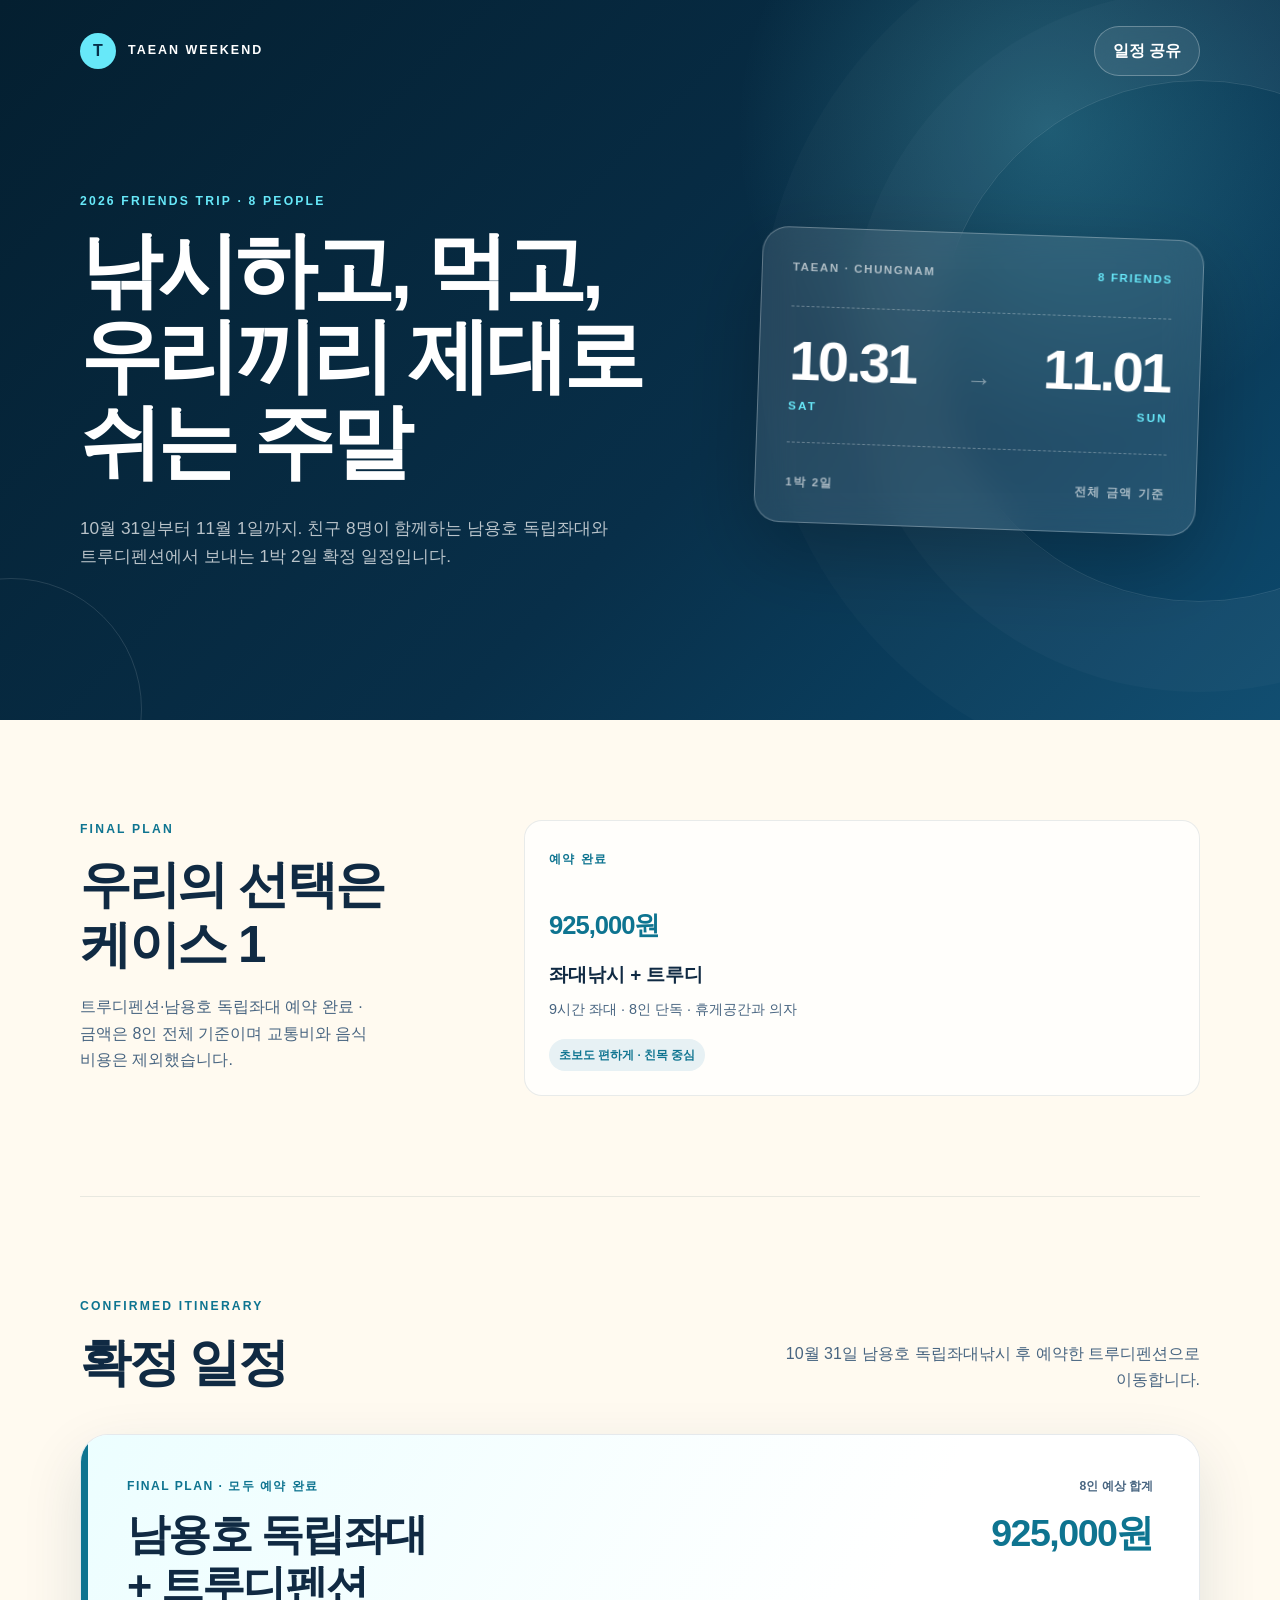
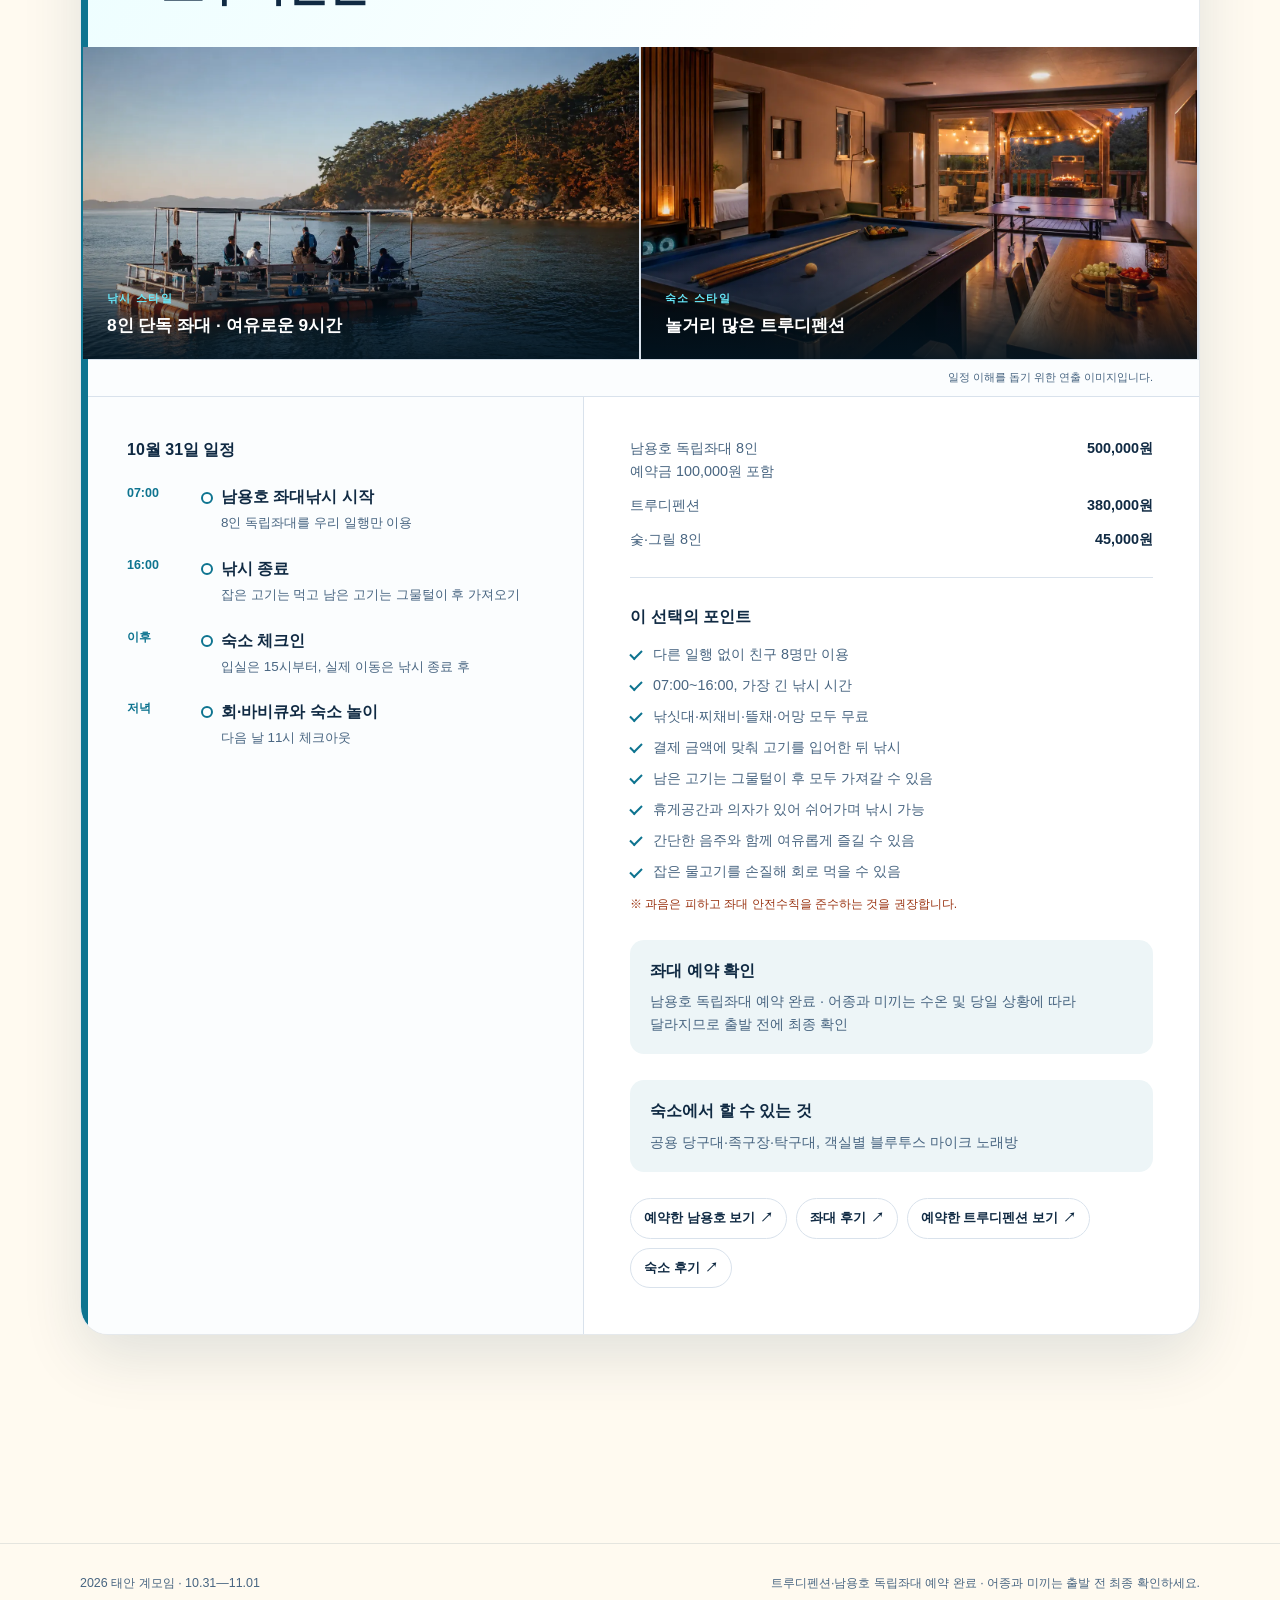
==== commit 7b606cb8: "Confirm Namyongho reservation details" ====
--- a/index.html
+++ b/index.html
@@ -5,10 +5,10 @@
     <meta name="viewport" content="width=device-width, initial-scale=1.0" />
     <meta
       name="description"
-      content="2026년 10월 31일부터 11월 1일까지, 태안 8인 계모임 당암리 독립좌대와 트루디펜션 일정"
+      content="2026년 10월 31일부터 11월 1일까지, 태안 8인 계모임 남용호 독립좌대와 트루디펜션 확정 일정"
     />
     <meta name="theme-color" content="#082f49" />
-    <title>2026 태안 계모임 | 당암리 독립좌대·트루디펜션 일정</title>
+    <title>2026 태안 계모임 | 남용호 독립좌대·트루디펜션 확정 일정</title>
     <link rel="stylesheet" href="./styles.css" />
     <script src="./script.js" defer></script>
   </head>
@@ -30,7 +30,7 @@
           <h1>낚시하고, 먹고,<br />우리끼리 제대로 쉬는 주말</h1>
           <p class="hero-description">
             10월 31일부터 11월 1일까지. 친구 8명이 함께하는
-            당암리 독립좌대와 트루디펜션에서 보내는 1박 2일 일정입니다.
+            남용호 독립좌대와 트루디펜션에서 보내는 1박 2일 확정 일정입니다.
           </p>
         </div>
 
@@ -63,11 +63,11 @@
         <div>
           <p class="section-kicker">FINAL PLAN</p>
           <h2 id="introTitle">우리의 선택은<br />케이스 1</h2>
-          <p class="top-comparison-note">숙소 예약 완료 · 좌대 업체 선택 중 · 금액은 8인 전체 기준이며 교통비와 음식 비용은 제외했습니다.</p>
+          <p class="top-comparison-note">트루디펜션·남용호 독립좌대 예약 완료 · 금액은 8인 전체 기준이며 교통비와 음식 비용은 제외했습니다.</p>
         </div>
         <div class="priority-grid is-final">
           <a class="priority-card priority-card-one" href="#case1">
-            <span class="priority-number">일정 확정</span>
+            <span class="priority-number">예약 완료</span>
             <strong class="priority-price">925,000원</strong>
             <h3>좌대낚시 + 트루디</h3>
             <p>9시간 좌대 · 8인 단독 · 휴게공간과 의자</p>
@@ -82,14 +82,14 @@
             <p class="section-kicker">CONFIRMED ITINERARY</p>
             <h2 id="casesTitle">확정 일정</h2>
           </div>
-          <p>10월 31일 당암리 독립좌대낚시 후 예약한 트루디펜션으로 이동합니다.</p>
+          <p>10월 31일 남용호 독립좌대낚시 후 예약한 트루디펜션으로 이동합니다.</p>
         </div>
 
         <article class="case-card case-one" id="case1" data-case="1">
           <div class="case-topline">
             <div>
-              <span class="case-label">FINAL PLAN · 좌대 업체 선택 중</span>
-              <h3>당암리 독립좌대<br />+ 트루디펜션</h3>
+              <span class="case-label">FINAL PLAN · 모두 예약 완료</span>
+              <h3>남용호 독립좌대<br />+ 트루디펜션</h3>
             </div>
             <div class="case-price">
               <span>8인 예상 합계</span>
@@ -115,11 +115,11 @@
               <ol class="timeline">
                 <li>
                   <time>07:00</time>
-                  <div><strong>좌대낚시 시작</strong><span>당암리 8인 독립좌대를 우리 일행만 이용</span></div>
+                  <div><strong>남용호 좌대낚시 시작</strong><span>8인 독립좌대를 우리 일행만 이용</span></div>
                 </li>
                 <li>
                   <time>16:00</time>
-                  <div><strong>낚시 종료</strong><span>잡은 물고기는 손질을 맡겨 회로 준비</span></div>
+                  <div><strong>낚시 종료</strong><span>잡은 고기는 먹고 남은 고기는 그물털이 후 가져오기</span></div>
                 </li>
                 <li>
                   <time>이후</time>
@@ -134,7 +134,7 @@
 
             <div class="detail-panel">
               <div class="money-list" aria-label="케이스 1 비용 상세">
-                <div><span>좌대낚시 8인</span><strong>500,000원</strong></div>
+                <div><span>남용호 독립좌대 8인<br />예약금 100,000원 포함</span><strong>500,000원</strong></div>
                 <div><span>트루디펜션</span><strong>380,000원</strong></div>
                 <div><span>숯·그릴 8인</span><strong>45,000원</strong></div>
               </div>
@@ -144,7 +144,9 @@
                 <ul class="check-list">
                   <li>다른 일행 없이 친구 8명만 이용</li>
                   <li>07:00~16:00, 가장 긴 낚시 시간</li>
-                  <li>낚싯대 무료 대여</li>
+                  <li>낚싯대·찌채비·뜰채·어망 모두 무료</li>
+                  <li>결제 금액에 맞춰 고기를 입어한 뒤 낚시</li>
+                  <li>남은 고기는 그물털이 후 모두 가져갈 수 있음</li>
                   <li>휴게공간과 의자가 있어 쉬어가며 낚시 가능</li>
                   <li>간단한 음주와 함께 여유롭게 즐길 수 있음</li>
                   <li>잡은 물고기를 손질해 회로 먹을 수 있음</li>
@@ -153,12 +155,17 @@
               </div>
 
               <div class="feature-block muted-block">
+                <h4>좌대 예약 확인</h4>
+                <p>남용호 독립좌대 예약 완료 · 어종과 미끼는 수온 및 당일 상황에 따라 달라지므로 출발 전에 최종 확인</p>
+              </div>
+
+              <div class="feature-block muted-block">
                 <h4>숙소에서 할 수 있는 것</h4>
                 <p>공용 당구대·족구장·탁구대, 객실별 블루투스 마이크 노래방</p>
               </div>
 
               <div class="link-row">
-                <a href="https://naver.me/5JqrFIJQ" target="_blank" rel="noreferrer">남용호 후보</a>
+                <a href="https://naver.me/5JqrFIJQ" target="_blank" rel="noreferrer">예약한 남용호 보기</a>
                 <a href="https://m.blog.naver.com/deep_yellow_/224005748806" target="_blank" rel="noreferrer">좌대 후기</a>
                 <a href="https://naver.me/xWI7Iiuo" target="_blank" rel="noreferrer">예약한 트루디펜션 보기</a>
                 <a href="https://m.blog.naver.com/sol_oy/224024696490" target="_blank" rel="noreferrer">숙소 후기</a>
@@ -172,7 +179,7 @@
     <footer>
       <div class="shell footer-inner">
         <p>2026 태안 계모임 · 10.31—11.01</p>
-        <p>트루디펜션 예약 완료 · 당암리 독립좌대 업체와 이용 조건은 선택 후 최종 확인하세요.</p>
+        <p>트루디펜션·남용호 독립좌대 예약 완료 · 어종과 미끼는 출발 전 최종 확인하세요.</p>
       </div>
     </footer>
 
